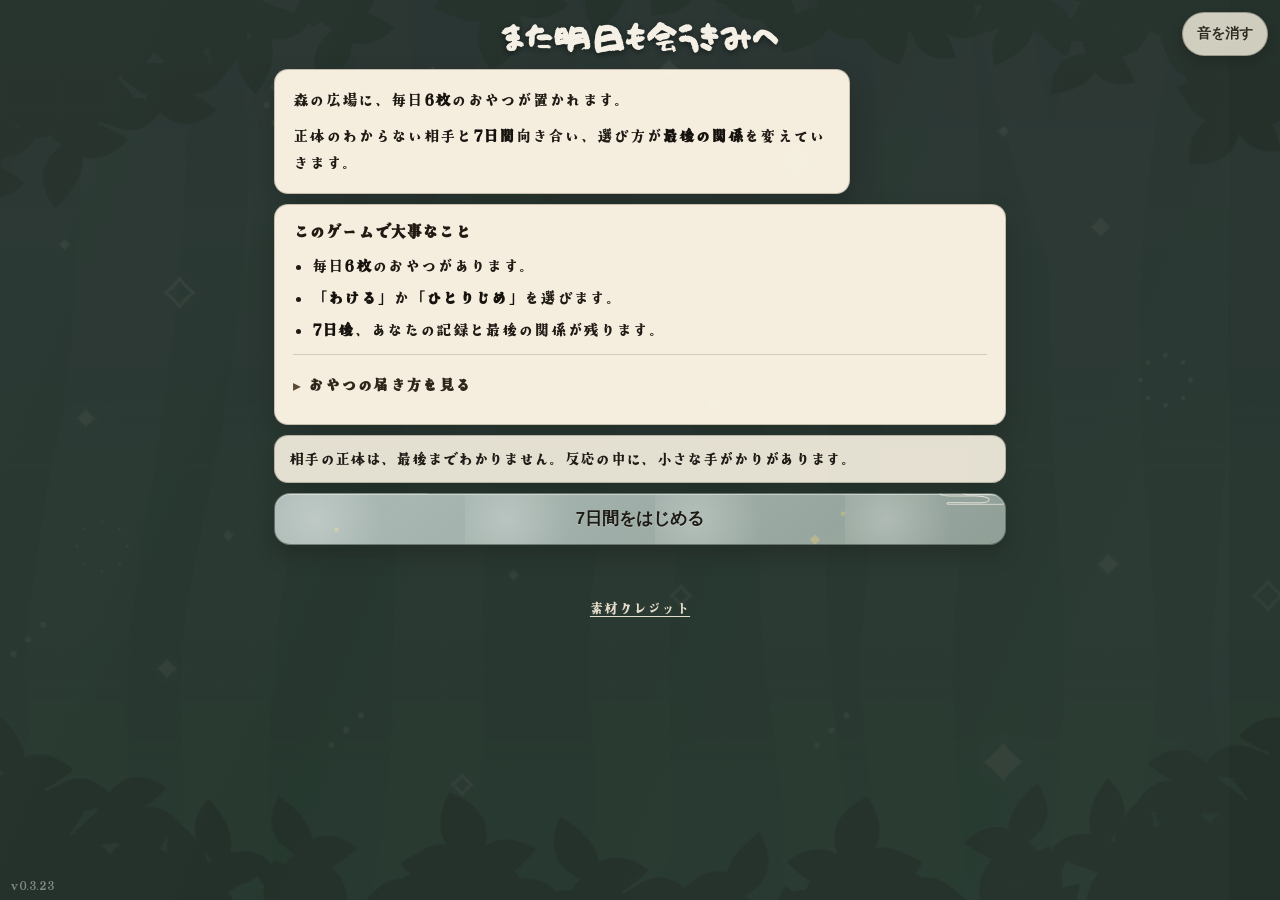
==== index.html @ b85c6daf "結果画面の理論分析強化と相手視点トグル復旧" ====
<!DOCTYPE html>
<html lang="ja">
<head>
  <meta charset="UTF-8" />
  <meta name="viewport" content="width=device-width, initial-scale=1.0" />
  <title>また明日も会うきみへ</title>
  <meta name="description" content="森の広場で、7日間だけ同じ相手と出会う小さな選択の物語。" />
  <meta property="og:title" content="また明日も会うきみへ" />
  <meta property="og:description" content="森の広場で、7日間だけ同じ相手と出会う小さな選択の物語。" />
  <meta property="og:url" content="https://ase1182.github.io/ahita-game/" />
  <meta property="og:type" content="website" />
  <meta property="og:image" content="https://ase1182.github.io/ahita-game/assets/bg-forest-dusk.webp" />
  <meta name="twitter:card" content="summary_large_image" />
  <meta name="twitter:title" content="また明日も会うきみへ" />
  <meta name="twitter:description" content="森の広場で、7日間だけ同じ相手と出会う小さな選択の物語。" />
  <meta name="twitter:image" content="https://ase1182.github.io/ahita-game/assets/bg-forest-dusk.webp" />
  <link rel="stylesheet" href="style.css?v=0.3.23" />
</head>
<body data-phase="day-1" class="has-image-assets">
  <audio id="bgm" src="assets/forest-bgm.mp3" loop preload="none"></audio>
  <audio id="se-card-flip" src="assets/カードをめくる.mp3" preload="auto"></audio>
  <audio id="se-share-snack" src="assets/お菓子を食べる1.mp3" preload="auto"></audio>
  <audio id="se-bush-rustle" src="assets/茂みガサガサ.mp3" preload="auto"></audio>
  <audio id="se-wood-drop" src="assets/マキをドサッと置く2.mp3" preload="auto"></audio>
  <main class="game" aria-live="polite">
    <h1>また明日も会うきみへ</h1>

    <section id="start-screen" class="card" aria-label="開始画面">
      <div class="start-intro-card" aria-label="導入">
        <p>森の広場に、毎日<strong>6枚</strong>のおやつが置かれます。</p>
        <p>正体のわからない相手と<strong>7日間</strong>向き合い、選び方が<strong>最後の関係</strong>を変えていきます。</p>
      </div>

      <section class="start-rules-card" aria-label="開始前の要点">
        <h2 class="start-section-title">このゲームで大事なこと</h2>
        <ul class="start-rules-list">
          <li>毎日<strong>6枚</strong>のおやつがあります。</li>
          <li><strong>「わける」</strong>か<strong>「ひとりじめ」</strong>を選びます。</li>
          <li><strong>7日後</strong>、あなたの記録と最後の関係が残ります。</li>
        </ul>
        <details class="start-details">
          <summary>おやつの届き方を見る</summary>
          <ul class="start-rules-list start-rules-list-detail">
            <li>2人とも「わける」なら、3枚ずつ。</li>
            <li>片方だけ「ひとりじめ」なら、5枚と1枚。</li>
            <li>2人とも「ひとりじめ」なら、1枚ずつ。残り4枚はこぼれます。</li>
          </ul>
        </details>
      </section>

      <p class="start-note">相手の正体は、最後までわかりません。反応の中に、小さな手がかりがあります。</p>
      <button id="start-button" class="primary-cta" type="button">7日間をはじめる</button>
    </section>

    <section id="game-screen" class="card" hidden aria-label="ゲーム画面">
      <div class="day-row">
        <p id="day-label" class="day">1日目</p>
        <p id="day-note" class="day-note">まだ、相手の正体はわかりません。</p>
      </div>
      <div class="progress" aria-hidden="true"><span id="progress-bar"></span></div>

      <div class="footprint-wrap" aria-label="7日間の足あと">
        <div class="footprint-line">
          <span class="footprint-label">あなた</span>
          <div class="footprint-row" id="player-track" aria-label="あなたの足あと"></div>
        </div>
        <div class="footprint-line">
          <span class="footprint-label">相手</span>
          <div class="footprint-row" id="opponent-track" aria-label="相手の足あと"></div>
        </div>
      </div>

      <div class="forest-stage game-stage image-backed-stage" id="forest-stage">
        <div class="stage-overlay" aria-hidden="true"></div>
        <div class="trees" aria-hidden="true"></div>
        <div class="ground" aria-hidden="true"></div>
        <div class="grass" aria-hidden="true"></div>
        <div class="character-card player" id="player-card"><span class="animal player-silhouette" aria-hidden="true"></span><small>あなた</small></div>
        <div class="stump" id="snack-zone"><span id="snack-icon">🍪</span></div>
        <div id="turn-effect-layer" class="turn-effect-layer" aria-hidden="true"></div>
        <div class="character-card mystery" id="opponent-name">
          <img id="opponent-image" class="character-image" alt="正体のわからない相手" width="110" height="110" hidden>
          <span id="opponent-fallback" class="animal mystery-fallback">？</span>
          <small>？？？</small>
        </div>
      </div>

      <div id="message" class="turn-message" role="status" aria-live="polite">
          <p id="turn-result-line" class="turn-result-line">相手は、昨日のことを覚えています。</p>
          <p id="turn-clue-line" class="turn-clue-line"></p>
        </div>

      <div class="buttons">
        <button id="share-button" type="button"><span class="label-main">わける</span><span class="label-sub">ふたりで分ける</span></button>
        <button id="take-button" type="button"><span class="label-main">ひとりじめ</span><span class="label-sub">今日多く取るが、関係に影響</span></button>
        <button id="continue-button" type="button" hidden>次の日へ</button>
      </div>
    </section>

    <section id="result-screen" class="card" hidden aria-label="結果画面">
      <section class="result-panel result-primary" aria-label="あなたの記録">
        <h2 id="result-title"></h2>
        <p id="result-text"></p>
      </section>

      <section class="result-stats" aria-label="おやつ数">
        <p id="snack-result" class="sub-result"></p>
      </section>

      <section class="result-panel result-opponent" aria-label="相手の正体">
        <h3 id="opponent-reveal"></h3>
        <div class="result-opponent-body">
          <div class="result-opponent-wrap">
            <img id="result-opponent-image" class="result-opponent-image" alt="" width="130" height="130" loading="lazy" hidden>
            <span id="result-opponent-fallback" class="result-opponent-fallback">❓</span>
          </div>
          <div class="result-opponent-texts">
            <p id="opponent-text"></p>
            <details id="opponent-profile" class="opponent-profile" hidden>
              <summary>この子のことを読む</summary>
              <div class="opponent-profile-body">
                <p id="opponent-profile-temperament"></p>
                <p id="opponent-profile-habit"></p>
                <p id="opponent-profile-memory"></p>
              </div>
            </details>
            <details id="opponent-perspective" class="opponent-profile opponent-perspective" hidden>
              <summary>この子はどう考えたか</summary>
              <div class="opponent-profile-body">
                <ol id="opponent-thought-days" class="opponent-thought-days"></ol>
              </div>
            </details>
          </div>
        </div>
      </section>

      <section class="result-panel result-ending" aria-label="関係の結末">
        <p id="relationship-ending" class="sub-result"></p>
      </section>

      <details class="result-panel story-panel" aria-label="7日間の物語">
        <summary>7日間の物語を読む</summary>
        <p id="result-story"></p>
      </details>

      <details class="result-panel result-history" aria-label="7日間の足あと">
        <summary>7日間の足あとを見る</summary>
        <div class="footprint-wrap result-footprint-wrap" aria-label="結果の足あと">
          <div class="footprint-line">
            <span class="footprint-label">あなた</span>
            <div class="footprint-row" id="result-player-track" aria-label="結果:あなたの足あと"></div>
          </div>
          <div class="footprint-line">
            <span class="footprint-label">相手</span>
            <div class="footprint-row" id="result-opponent-track" aria-label="結果:相手の足あと"></div>
          </div>
        </div>
      </details>

      <section class="result-panel result-cookies-panel" aria-label="フォレストクッキー" hidden aria-hidden="true">
        <h3>フォレストクッキー</h3>
        <p id="forest-cookie-balance">残高: 0</p>
        <button id="grant-cookies-button" type="button">フォレストクッキーを受け取る</button>
        <p id="grant-cookies-message" class="forest-cookie-message" aria-live="polite"></p>
      </section>

      <section class="result-actions-panel" aria-label="次にすること">
        <h3 class="result-actions-title">次にすること</h3>
        <div class="buttons result-buttons">
        <button id="retry-button" type="button">同じ相手にもう一度</button>
        <button id="new-opponent-button" type="button">別の相手に会う</button>
        <button id="share-result-button" class="result-share-button" type="button">Xで共有</button>
      </div>
        <p class="replay-note">また会うか、別の気配を探すか。</p>
      </section>

      <section class="result-recommend-panel result-panel" aria-label="おすすめページへの案内">
        <h3>この森の続きを探す</h3>
        <p>この世界観に近い本・音声コンテンツの紹介ページです。</p>
        <p><a class="result-recommend-link button-link" href="recommendations.html?from=result" data-open-overlay="true">おすすめを見る</a></p>
        <p class="result-recommend-note">PRを含む紹介ページへ移動します。</p>
      </section>

      <section class="result-panel result-cookie-notice" aria-label="フォレストクッキーの注意書き" hidden aria-hidden="true">
        <p>フォレストクッキーは、この森の中だけのゲーム内ポイントです。現実のお金・景品・サービスとは交換できません。</p>
        <p>広告クリックやアフィリエイト成果とは関係ありません。</p>
        <p>データはこのブラウザに保存されます。削除や別端末では引き継がれません。</p>
      </section>

      <details class="theory result-panel" aria-label="この森のしくみ">
        <summary>この森のしくみ</summary>
        <p>
          この森では、今日の選択だけでなく、昨日までのことも少しずつ残ります。
          分けたことも、ひとりじめしたことも、次に会う相手の気持ちに影を落とします。
        </p>
        <details>
          <summary>なぜこの枚数になるの？</summary>
          <p>
            この森では、毎日6枚のおやつが置かれます。
          </p>
          <p>
            ふたりとも「わける」を選べば、落ち着いて3枚ずつ分け合えます。
          </p>
          <p>
            片方だけが「ひとりじめ」を選ぶと、その子は急いで5枚を抱えます。
            けれど、残りの1枚はこぼれて、だれにも届きません。
          </p>
          <p>
            ふたりとも「ひとりじめ」を選ぶと、取り合いになってしまいます。
            それぞれ1枚ずつしか手に入らず、4枚のおやつは森にこぼれます。
          </p>
          <p>
            だから、この森では「多く取ること」と「全部を手に入れること」は同じではありません。
            昨日の選択は、次に会う相手の気持ちにも残っていきます。
          </p>
        </details>
        <details>
          <summary>ゲーム理論で見ると？</summary>
        <details>
          <summary>今回の7日間で見ると？</summary>
          <div id="run-theory-analysis"></div>
        </details>
          <p>
            このゲームは、ゲーム理論でいう「囚人のジレンマ」に近い形をしています。
          </p>
          <p>
            1日だけを見ると、4つの結果があります。
          </p>
          <p>1日だけを見ると、こうなります。</p>
          <div class="theory-table-wrap" role="region" aria-label="1日の配分表">
            <table class="theory-payoff-table">
              <thead>
                <tr>
                  <th>あなた＼相手</th>
                  <th>相手がわける</th>
                  <th>相手がひとりじめ</th>
                </tr>
              </thead>
              <tbody>
                <tr>
                  <th>わける</th>
                  <td>あなた3枚 / 相手3枚 / こぼれ0枚</td>
                  <td>あなた1枚 / 相手5枚 / こぼれ0枚</td>
                </tr>
                <tr>
                  <th>ひとりじめ</th>
                  <td>あなた5枚 / 相手1枚 / こぼれ0枚</td>
                  <td>あなた1枚 / 相手1枚 / こぼれ4枚</td>
                </tr>
              </tbody>
            </table>
          </div>
          <p>
            相手が「わける」確率を p とすると、期待値（平均するとどれくらい届きそうか）は、わけるとき 1+2p、ひとりじめするとき 1+4p になります。
            その日だけ、自分の枚数だけを見ると、ひとりじめが強く見えるのはこのためです。
          </p>
          <p>
            ただし森全体で見ると、両方わける日は合計6枚、片方だけひとりじめでも合計6枚ですが、両方ひとりじめる日は合計2枚で4枚こぼれます。
            だからリザルトには、あなた・相手・こぼれたおやつを並べて、全体の損失も見えるようにしています。
          </p>
          <p>
            そしてこの森は1回では終わらず、7日間くり返されます。
            相手によってはあなたの昨日を見て動き、相手によっては変わらず同じ調子で動くので、同じ「わける」「ひとりじめ」でも意味が少しずつ変わっていきます。
          </p>
          <p>
            このゲームが見ているのは、点数だけではありません。
            くり返しの中で生まれる信頼や距離、そして小さな誤解まで含めて、最後の結末に残るように作られています。
          </p>
        </details>
      </details>
    </section>
  </main>

  <div id="recommendations-overlay" class="recommendations-overlay" hidden aria-hidden="true">
    <div class="recommendations-overlay-backdrop" data-close-overlay="true"></div>
    <section class="recommendations-overlay-dialog" role="dialog" aria-modal="true" aria-label="おすすめ紹介ページ">
      <iframe id="recommendations-frame" title="おすすめ紹介ページ" loading="lazy"></iframe>
      <button id="close-recommendations-overlay" class="recommendations-overlay-close" type="button" aria-label="おすすめを閉じる">結果に戻る</button>
    </section>
  </div>

  <button id="sound-toggle" class="bgm-toggle" type="button">音を消す</button>
  <!-- Temporary build marker for cache/deploy debugging -->
  <small id="build-version" class="build-version" aria-hidden="true">v0.3.23</small>

  <script src="script.js?v=0.3.23"></script>
  <p class="credits-entry-link-wrap"><a class="credits-entry-link" href="credits.html">素材クレジット</a></p>
</body>
</html>
---- style.css ----
@font-face {
  font-family: "OunenMouhitsu";
  src: url("assets/fonts/Ounen-mouhitsu.otf") format("opentype");
  font-weight: 400;
  font-style: normal;
  font-display: swap;
}

@font-face {
  font-family: "YDWaosagi";
  src: url("assets/fonts/YDWaosagi.otf") format("opentype");
  font-weight: 400;
  font-style: normal;
  font-display: swap;
}

:root {
  --ink:#24211c;
  --text-strong:#1e1b16;
  --text-muted:#4f4a3f;
  --card:rgba(246,238,222,.86);
  --panel-bg-color:rgba(242,238,220,.88);
  --panel-border:rgba(76,66,50,.22);
  --panel-texture-overlay-top:rgba(255,251,236,.44);
  --panel-texture-overlay-bottom:rgba(216,206,182,.42);
  --panel-shadow:0 10px 24px rgba(20,24,20,.18),inset 0 1px 0 rgba(255,255,255,.42),inset 0 -1px 0 rgba(80,70,48,.08);
  --panel-read-bg:rgba(237,241,233,.94);
  --panel-read-border:rgba(60,70,63,.38);
  --panel-read-shadow:0 9px 18px rgba(16,18,14,.18),inset 0 1px 0 rgba(255,255,255,.36);
  --panel-read-overlay-top:rgba(255,251,236,.34);
  --panel-read-overlay-bottom:rgba(212,202,178,.36);
  --button-choice-bg:rgba(235,241,231,.95);
  --button-choice-border:rgba(64,74,67,.58);
  --button-choice-shadow:0 10px 19px rgba(20,16,12,.25),inset 0 1px 0 rgba(255,255,255,.4);
  --button-primary-bg:rgba(244,239,219,.97);
  --button-primary-border:rgba(90,78,56,.64);
  --button-primary-shadow:0 13px 24px rgba(22,18,12,.32),inset 0 1px 0 rgba(255,255,255,.46);
  --button-share-bg:rgba(234,241,231,.94);
  --button-share-border:rgba(62,77,63,.48);
  --button-take-bg:rgba(233,226,206,.94);
  --button-take-border:rgba(85,68,52,.5);
  --focus-ring:rgba(220,198,142,.82);
}
*{box-sizing:border-box}
[hidden]{display:none!important}
html{background:#28362f;min-height:100%;overscroll-behavior-y:none}
body{margin:0;min-height:100svh;min-height:100dvh;font-family:"YDWaosagi","Hiragino Sans","Yu Gothic",system-ui,sans-serif;letter-spacing:.02em;line-height:1.78;color:var(--ink);transition:background .5s ease;background:#253128;position:relative;overflow-x:hidden;scrollbar-gutter:stable both-edges}
body::before,body::after{content:"";position:fixed;inset:0;pointer-events:none;z-index:0;will-change:transform,opacity}
body::before{
  background:linear-gradient(rgba(18,22,18,.24),rgba(18,22,18,.36)),url("assets/bg-forest-dusk.webp") center/cover no-repeat,linear-gradient(180deg,#3f4a3f 0%,#283028 100%),radial-gradient(68% 54% at 18% 14%,rgba(255,236,176,.18) 0%,rgba(255,236,176,0) 72%),radial-gradient(62% 46% at 86% 18%,rgba(255,198,132,.14) 0%,rgba(255,198,132,0) 74%),linear-gradient(180deg,rgba(245,182,120,.1) 0%,rgba(245,182,120,0) 46%);
  opacity:.17;
  animation:forestBreath 32s ease-in-out infinite alternate;
}
body::after{
  background:linear-gradient(112deg,rgba(228,238,230,.16) 0%,rgba(228,238,230,.06) 38%,rgba(228,238,230,.15) 100%);
  opacity:.14;
  transform:translateX(-4%);
  animation:mistDrift 36s ease-in-out infinite alternate;
}
body > *{position:relative;z-index:1}
.game{max-width:760px;margin:0 auto;padding:20px 14px 30px;background:transparent;border:none;border-radius:0;box-shadow:none}
#start-screen,#game-screen,#result-screen,.card{background:transparent;border:none;border-radius:0;box-shadow:none}
h1{text-align:center;margin:0 0 12px;font-size:clamp(1.42rem,4.4vw,1.92rem);color:#f4f0e6;text-shadow:0 2px 6px rgba(0,0,0,.48);line-height:1.22}
.card{padding:0}
.motion-enter{
  animation:softFadeUp .28s ease-out both;
}
.motion-refresh{
  animation:softRefresh .2s ease-out;
}
.motion-message{
  animation:softMessage .3s ease-out;
}
.motion-trace::after{
  animation:softTrace .24s ease-out;
}
.motion-pop{
  animation:softPop .22s ease-out;
}
.motion-approach{
  animation:softApproach .26s ease-out;
}
.motion-advance{
  animation:softAdvance .24s ease-out both;
}
.motion-result{
  animation:softFadeUp .3s ease-out both;
}
@keyframes softFadeUp{
  from{opacity:0;transform:translateY(8px)}
  to{opacity:1;transform:translateY(0)}
}
@keyframes softRefresh{
  0%{opacity:.72;transform:translateY(4px)}
  100%{opacity:1;transform:translateY(0)}
}
@keyframes softMessage{
  0%{transform:scale(1);filter:brightness(1)}
  50%{transform:scale(1.012);filter:brightness(1.03)}
  100%{transform:scale(1);filter:brightness(1)}
}
@keyframes softTrace{
  0%{opacity:0;transform:translateX(-14%) translateY(0)}
  35%{opacity:.44}
  100%{opacity:0;transform:translateX(14%) translateY(0)}
}
@keyframes softPop{
  0%{transform:scale(1)}
  50%{transform:scale(1.018)}
  100%{transform:scale(1)}
}
@keyframes softApproach{
  0%{transform:translateX(0)}
  50%{transform:translateX(-2px)}
  100%{transform:translateX(0)}
}
@keyframes softAdvance{
  from{opacity:0;transform:translateY(6px)}
  to{opacity:1;transform:translateY(0)}
}
@keyframes forestBreath{
  0%{opacity:.14;transform:scale(1)}
  50%{opacity:.2;transform:scale(1.018)}
  100%{opacity:.16;transform:scale(1.008)}
}
@keyframes mistDrift{
  0%{transform:translateX(-4%) translateY(0)}
  50%{transform:translateX(4%) translateY(.8%)}
  100%{transform:translateX(-2%) translateY(.2%)}
}
p{line-height:1.75;margin:0}
.mini-stage{height:96px;border-radius:16px;background:rgba(246,238,222,.78);backdrop-filter:blur(6px);display:flex;align-items:end;justify-content:space-between;padding:10px 16px;margin-bottom:12px;border:1px solid rgba(80,70,55,.18)}
.mini-shadow{font-size:1.6rem;filter:grayscale(1) brightness(.45)} .mini-snack{font-size:1.8rem}
.day-row{display:flex;justify-content:space-between;gap:8px;align-items:center;padding:9px 11px;border-radius:12px;background:rgba(250,246,232,.78);border:1px solid rgba(80,70,55,.18);backdrop-filter:blur(6px)}.day{font-weight:700;color:var(--text-strong);flex:0 0 auto}.day-note{font-size:.95rem;font-weight:550;color:var(--text-muted);opacity:1;max-width:72%;text-align:right;white-space:nowrap;overflow:hidden;text-overflow:ellipsis;min-width:0;flex:1 1 auto}
.progress{height:8px;background:rgba(45,40,34,.24);border-radius:999px;overflow:hidden;margin:8px 0 10px}#progress-bar{display:block;height:100%;width:14%;background:linear-gradient(90deg,#809579,#5d7058)}
.footprint-wrap{margin:0 0 10px;padding:8px;border-radius:12px;background:rgba(250,246,232,.78);border:1px solid rgba(80,70,55,.18);backdrop-filter:blur(6px);display:flex;flex-direction:column;gap:4px}
.footprint-line{display:flex;align-items:center;gap:8px}
.footprint-label{font-size:.78rem;color:rgba(56,47,33,.9);font-weight:700;min-width:2.4em}
.footprint-row{display:flex;gap:6px;min-height:22px;align-items:center;flex-wrap:wrap}
.step{width:14px;height:14px;border-radius:50%;border:1px solid rgba(0,0,0,.2);display:inline-block}
.step.share{background:#ccd9c6}.step.take{background:#6d7869}.step.unknown{background:#e0d8ca}
.forest-stage{position:relative;height:220px;border-radius:12px;overflow:hidden;background:linear-gradient(180deg,rgba(18,16,12,.08),rgba(18,16,12,.18));margin-bottom:10px;border:1px solid rgba(80,70,55,.12)}
.stage-overlay{position:absolute;inset:0;background:linear-gradient(180deg,rgba(255,250,240,.02),rgba(18,16,12,.1));pointer-events:none}
.trees,.ground,.grass{display:none}
.character-card{position:absolute;bottom:48px;width:30%;min-width:96px;max-width:150px;padding:8px;border-radius:14px;background:rgba(245,236,220,.72);text-align:center;border:1px solid rgba(0,0,0,.12);z-index:2;box-shadow:0 6px 14px rgba(0,0,0,.16);backdrop-filter:blur(4px)}
.character-card .animal{font-size:1.7rem;display:block}.character-card small{font-size:.78rem}
.player-silhouette{width:44px;height:44px;margin:2px auto 4px;position:relative;display:block}
.player-silhouette::before,.player-silhouette::after{content:"";position:absolute;left:50%;transform:translateX(-50%);background:linear-gradient(180deg,#6b6458,#3f392f)}
.player-silhouette::before{top:2px;width:14px;height:14px;border-radius:50%}
.player-silhouette::after{bottom:0;width:26px;height:26px;border-radius:48% 48% 38% 38%}
.character-image{display:block;width:90px;height:90px;object-fit:contain;border-radius:10px;box-shadow:0 4px 10px rgba(0,0,0,.18);background:transparent;margin:0 auto 2px}
.player{left:12px}.mystery{right:12px;background:rgba(40,40,36,.38);color:#f4efe5}.mystery .character-image{filter:brightness(.75) contrast(.85) saturate(.8);opacity:.72}.mystery .animal{filter:brightness(.62) grayscale(1)}
.mystery-fallback{color:rgba(236,231,214,.8);font-size:1.85rem;opacity:.86;filter:none}
.stump{position:absolute;left:50%;transform:translateX(-50%);bottom:60px;width:94px;height:62px;border-radius:44% 44% 40% 40%;background:linear-gradient(180deg,#9c7956,#6f5038);display:grid;place-items:center;border:2px solid rgba(64,45,30,.46);z-index:2;box-shadow:0 8px 10px rgba(0,0,0,.22)}
.stump::before{content:"";position:absolute;top:6px;left:50%;transform:translateX(-50%);width:72px;height:16px;border-radius:50%;background:radial-gradient(circle at 50% 45%,rgba(217,188,152,.65) 0%,rgba(138,102,73,.46) 90%)}
#snack-icon{font-size:1.9rem;display:block;transform-origin:center;filter:drop-shadow(0 2px 2px rgba(0,0,0,.2))}
#message{position:relative;min-height:86px;padding:12px 14px;font-size:1rem;background:rgba(250,246,232,.88);border:1px solid rgba(80,70,55,.18);backdrop-filter:blur(6px);border-radius:12px;margin-bottom:10px;color:var(--text-strong)}
#message.turn-message{line-height:1.75;max-width:100%;margin-bottom:12px}
#message.turn-message p{margin:0}
.turn-result-line{font-weight:700;letter-spacing:.01em}
.turn-clue-line{margin-top:.35rem;opacity:.9;font-size:.95em;color:var(--text-muted)}
#message::after{content:"";position:absolute;left:8%;top:8px;width:34%;height:8px;border-radius:999px;pointer-events:none;opacity:0;background:linear-gradient(90deg,rgba(255,255,255,0),rgba(255,252,238,.68),rgba(255,255,255,0));transform:translateX(0)}
.buttons{display:flex;flex-direction:column;gap:10px;position:sticky;bottom:8px;min-height:176px;justify-content:flex-start}
.build-version{
  position:fixed;
  left:max(10px, env(safe-area-inset-left));
  bottom:max(8px, env(safe-area-inset-bottom));
  z-index:900;
  font-size:.72rem;
  line-height:1;
  letter-spacing:.02em;
  opacity:.55;
  color:rgba(255,255,255,.82);
  pointer-events:none;
  user-select:none;
}
.bgm-toggle{
  position:fixed;
  right:max(12px, env(safe-area-inset-right));
  top:max(12px, env(safe-area-inset-top));
  left:auto;
  bottom:auto;
  z-index:1200;
  min-height:44px;
  min-width:44px;
  padding:10px 14px;
  border-radius:999px;
  font-size:.85rem;
  font-weight:700;
  touch-action:manipulation;
  pointer-events:auto;
  background:rgba(245,241,224,.82);
  border:1px solid rgba(60,50,40,.35);
  color:#2f2a22;
  box-shadow:0 5px 12px rgba(20,16,12,.2);
  backdrop-filter:blur(4px);
  cursor:pointer;
}
.bgm-toggle[aria-pressed="true"]{background:rgba(223,236,217,.82)}
.bgm-toggle:hover{background:rgba(245,241,224,.94)}
button{border:1px solid rgba(69,59,46,.32);border-radius:18px;min-height:52px;padding:11px 16px;font-size:1rem;font-weight:700;background:rgba(250,246,232,.84);color:var(--text-strong);box-shadow:0 7px 14px rgba(20,16,12,.22);backdrop-filter:blur(6px);display:flex;flex-direction:column;align-items:center;gap:2px;text-shadow:0 1px 0 rgba(255,255,240,.24)}
button .label-main{line-height:1.2}
button .label-sub{font-size:.86rem;font-weight:550;opacity:1;line-height:1.35;color:var(--text-muted)}
button:disabled{opacity:.52;filter:grayscale(.3);box-shadow:none}
button:disabled{cursor:not-allowed}
.forest-black-market-hint{
  margin-top:10px;
  padding:10px 12px;
  border-radius:12px;
  background:rgba(250,246,232,.7);
  border:1px solid rgba(80,70,55,.18);
}
.forest-black-market-hint p{
  margin:0 0 8px;
  font-size:.95rem;
  color:var(--text-muted);
}
button:focus-visible{outline:3px solid var(--focus-ring);outline-offset:2px;box-shadow:0 0 0 3px rgba(244,241,223,.76),0 11px 20px rgba(22,18,12,.28)}
.turn-cc .stump{filter:brightness(1.08)} .turn-tt .forest-stage{filter:brightness(.88)} .turn-ts .mystery{filter:brightness(.8)} .turn-st .player{filter:saturate(.7) brightness(.94)}
.turn-ss #snack-icon{transform:translateX(0) scale(.9)} .turn-ts #snack-icon{transform:translateX(-16px)} .turn-st #snack-icon{transform:translateX(16px)} .turn-tt #snack-icon{transform:scale(.84) rotate(8deg)}
.turn-ss .mystery{right:20px}.turn-tt .player,.turn-tt .mystery{transform:translateY(2px)}
#result-screen .ending-scene{height:94px;border-radius:14px;background:rgba(218,214,201,.75);display:flex;align-items:center;justify-content:space-around;font-size:2rem;margin-bottom:8px}
#result-screen .ending-scene.close{background:rgba(224,222,204,.8)} #result-screen .ending-scene.far{background:rgba(195,193,184,.75)} #result-screen .ending-scene.tense{background:rgba(160,166,157,.75)} #result-screen .ending-scene.repair{background:rgba(207,209,196,.85)}
#result-screen .result-opponent-wrap{display:flex;justify-content:center;align-items:center;margin:8px 0}
#result-screen .result-opponent-image{width:130px;height:130px;object-fit:cover;border-radius:14px;box-shadow:0 6px 14px rgba(0,0,0,.2);filter:brightness(1.05)}
#result-screen .result-opponent-fallback{font-size:2.5rem}
#result-screen .sub-result{margin-top:10px;font-size:.95rem}#result-screen .theory{margin-top:14px;padding:12px;border-radius:12px;background:rgba(243,235,221,.55)}
#result-screen .result-buttons{margin-top:14px}

#start-screen{display:flex;flex-direction:column;gap:12px}
#start-screen .start-intro-card,
#start-screen .start-rules-card,
#start-screen .start-note{background:rgba(248,241,226,.99);border:1px solid rgba(72,58,42,.28);border-radius:14px;color:#1f1a14;box-shadow:0 12px 26px rgba(0,0,0,.18)}
#start-screen .start-intro-card,
#start-screen .start-rules-card{padding:16px 18px;line-height:1.72;font-size:.98rem;text-shadow:none}
#start-screen .start-intro-card{max-width:36rem}
#start-screen .start-intro-card p + p{margin-top:8px}
#start-screen .start-rules-card{padding-top:12px}
#start-screen .start-section-title{margin:0 0 8px;font-size:1.02rem;font-weight:800;letter-spacing:.01em;color:#211a12}
#start-screen .start-rules-list{margin:0;padding-left:1.2em;display:flex;flex-direction:column;gap:5px;line-height:1.72}
#start-screen .start-details{margin-top:10px;border-top:1px solid rgba(72,58,42,.2);padding-top:9px}
#start-screen .start-details summary{cursor:pointer;list-style:none;min-height:44px;display:flex;align-items:center;gap:7px;font-weight:700;color:#2f261b;touch-action:manipulation}
#start-screen .start-details summary::-webkit-details-marker{display:none}
#start-screen .start-details summary::before{content:"▸";color:#5a4a37;transition:transform .2s ease}
#start-screen .start-details[open] summary::before{transform:rotate(90deg)}
#start-screen .start-rules-list-detail{margin-top:3px;line-height:1.66}
#start-screen .start-note{padding:12px 16px;font-size:.96rem;line-height:1.7}
#start-screen strong{font-weight:800;color:#16120d}
#share-button:hover,#share-button:focus-visible{transform:translateY(-1px);box-shadow:0 9px 16px rgba(38,56,35,.2)}
#take-button:hover,#take-button:focus-visible{transform:translateY(-1px);box-shadow:0 11px 18px rgba(35,27,21,.26)}
button:active{transform:translateY(1px);box-shadow:0 4px 9px rgba(20,16,12,.2)}
button:disabled:active{transform:none}
body[data-phase="day-6"] .progress{box-shadow:0 0 0 1px rgba(90,78,58,.18),0 2px 10px rgba(37,31,25,.16)}
body[data-phase="day-6"] #progress-bar{background:linear-gradient(90deg,#768d70,#53684f)}
body[data-phase="day-7"] .progress{box-shadow:0 0 0 1px rgba(102,86,63,.22),0 3px 12px rgba(46,37,30,.2)}
body[data-phase="day-7"] #progress-bar{background:linear-gradient(90deg,#6d8467,#4a5e46)}
body[data-phase="day-7"] #progress-bar::after{content:"";display:block;height:100%;width:100%;box-shadow:0 0 10px rgba(199,186,145,.25) inset}
body[data-phase="day-7"] .day-row{box-shadow:0 4px 14px rgba(38,31,22,.15)}

h1,
#result-screen h2,
#result-screen h3,
#result-title,
#opponent-reveal,
.theory h3{
  font-family:"OunenMouhitsu","Hiragino Mincho ProN","Yu Mincho",serif;
  letter-spacing:.04em;
}

#result-screen{display:flex;flex-direction:column;gap:10px}

@media (max-width: 520px){
  #start-screen{gap:10px}
  #start-screen .start-intro-card,
  #start-screen .start-rules-card,
  #start-screen .start-note{padding:12px 14px}
  #start-screen .start-intro-card,
  #start-screen .start-rules-card,
  #start-screen .start-note{font-size:.94rem;line-height:1.62}
  #start-screen .start-rules-list{gap:3px;line-height:1.58;padding-left:1.1em}
  #start-screen .start-details{margin-top:8px;padding-top:8px}
  #start-screen .start-section-title{font-size:.99rem;margin-bottom:7px}
}
#result-screen h2,#result-screen h3{margin:0;color:#201a13;letter-spacing:.01em}
#result-screen h2{font-size:clamp(1.2rem,3.6vw,1.5rem);font-weight:800;margin-bottom:8px}
#result-screen h3{font-size:1.03rem;font-weight:700;margin-bottom:8px}
#result-screen p{color:var(--ink)}
#result-screen .result-panel{background:rgba(246,238,222,.84);backdrop-filter:blur(6px);padding:12px 13px;border-radius:14px;border:1px solid rgba(80,70,55,.2);box-shadow:0 8px 18px rgba(0,0,0,.14)}
#result-screen .result-footprint-wrap{margin:0;background:rgba(250,246,232,.72)}
#result-screen .result-footprint-wrap .footprint-row{min-height:24px}
#result-screen .ending-scene{height:72px;opacity:.78;border:1px solid rgba(80,70,55,.15)}
#result-screen .result-buttons{padding:10px;border-radius:12px;background:rgba(243,235,221,.42);border:1px solid rgba(80,70,55,.14)}
#result-screen .result-primary #result-text{line-height:1.92;font-size:1.03rem;font-weight:550}
#result-screen .story-panel #result-story{line-height:1.9;font-size:1rem;color:#2f281f}
#result-screen details.result-panel{padding:0;overflow:hidden}
#result-screen details.result-panel > summary{
  cursor:pointer;
  list-style:none;
  padding:12px 13px;
  font-weight:700;
  touch-action:manipulation;
  position:relative;
  z-index:2;
  color:#2f261b;
  min-height:44px;
  display:flex;
  align-items:center;
  gap:8px;
  transition:background-color .18s ease,box-shadow .18s ease,transform .18s ease,color .18s ease;
}
#result-screen details.result-panel > summary{-webkit-tap-highlight-color:transparent;tap-highlight-color:transparent}
@media (hover:hover) and (pointer:fine){#result-screen details.result-panel > summary:hover{background:rgba(255,250,240,.35)}}
#result-screen details.result-panel > summary:active{transform:translateY(1px)}
#result-screen details.result-panel[open] > summary{
  background:rgba(251,245,232,.4);
  box-shadow:inset 0 -1px 0 rgba(89,74,56,.12);
}
#result-screen details.result-panel > summary::-webkit-details-marker{display:none}
#result-screen details.result-panel > summary::before{
  content:"▸";
  color:#5a4a37;
  transition:transform .2s ease;
}
#result-screen details.result-panel[open] > summary::before{transform:rotate(90deg)}
#result-screen details.result-panel > :not(summary){padding:0 13px 12px}
#result-screen details.result-panel[open] > :not(summary){animation:resultDetailReveal .22s ease both}
#result-screen .result-opponent-body{display:flex;align-items:center;gap:12px}
#result-screen .result-opponent-wrap{display:flex;justify-content:center;align-items:center;margin:0;flex:0 0 auto}
#result-screen #opponent-text{line-height:1.82;font-size:.99rem;flex:1;color:var(--text-main,var(--ink))}
#result-screen .result-opponent-texts{display:flex;flex-direction:column;gap:8px;flex:1;min-width:0}
#result-screen .opponent-profile{margin-top:2px;border-radius:10px;background:rgba(255,251,242,.7);border:1px solid rgba(85,72,55,.18)}
#result-screen .opponent-profile summary{padding:8px 10px;font-size:.95rem}
#result-screen .opponent-profile .opponent-profile-body{padding:0 10px 8px}
#result-screen .opponent-profile p{margin:0;font-size:.93rem;line-height:1.72;color:#332b21}
#result-screen .opponent-profile p + p{margin-top:4px}
#result-screen .result-ending{background:rgba(242,234,219,.8)}
#result-screen .result-ending #relationship-ending{font-size:1rem;line-height:1.85;color:#2d261d}
#result-screen .result-stats{display:flex;gap:8px;flex-wrap:wrap}
#result-screen .result-stats-note{margin-top:2px;font-size:.96rem;line-height:1.7;color:#3a3126}
#result-screen .result-chip{display:inline-flex;align-items:center;padding:7px 10px;border-radius:999px;background:rgba(243,236,222,.88);border:1px solid rgba(85,72,55,.22);font-size:.86rem;font-weight:700;color:#2d261b;box-shadow:0 5px 12px rgba(0,0,0,.1)}
#result-screen .result-actions-divider{height:1px;background:linear-gradient(90deg,rgba(243,236,220,0),rgba(243,236,220,.8),rgba(243,236,220,0));margin-top:2px}
#result-screen .result-buttons{margin-top:0;position:static;gap:9px}
#result-screen .result-buttons button{min-height:52px;justify-content:center}
#result-screen .replay-note{
  margin:2px 2px 0;
  font-size:.92rem;
  line-height:1.7;
  color:#2f281f;
  text-align:center;
  opacity:.9;
}
#result-screen #retry-button{background:rgba(250,246,232,.9);border-color:rgba(75,95,70,.4);box-shadow:0 8px 16px rgba(24,34,22,.2)}
#result-screen #new-opponent-button{background:rgba(248,244,229,.86);border-color:rgba(76,88,98,.35);box-shadow:0 8px 16px rgba(26,30,36,.16)}
#result-screen #share-result-button{background:rgba(250,246,232,.74);font-weight:600}
#result-screen .theory{margin-top:2px;padding:10px 12px;border-radius:12px;background:rgba(243,235,221,.48);border:1px solid rgba(80,70,55,.15)}
#result-screen .theory h3{margin-bottom:6px}
#result-screen .theory > p{margin-top:0;color:#342d22;line-height:1.82;font-size:1rem}
#result-screen .theory details{margin-top:8px;padding-top:8px;border-top:1px dashed rgba(90,77,59,.28)}
#result-screen .theory details summary{cursor:pointer;font-weight:700;color:#2f261b;text-shadow:0 1px 0 rgba(255,252,242,.28);transition:color .18s ease,transform .18s ease}
#result-screen .theory details summary:hover{color:#241d14}
#result-screen .theory details summary:active{transform:translateY(1px)}
#result-screen .theory details[open] > :not(summary){animation:resultDetailReveal .22s ease both}
#result-screen details.result-panel[open] > :not(summary),
#result-screen .opponent-profile[open] > :not(summary){animation:resultDetailReveal .22s ease both}
#result-screen .opponent-profile > summary{cursor:pointer;font-weight:700;color:#2f261b;text-shadow:0 1px 0 rgba(255,252,242,.28);transition:color .18s ease,transform .18s ease;-webkit-tap-highlight-color:transparent;tap-highlight-color:transparent}
@media (hover:hover) and (pointer:fine){#result-screen .opponent-profile > summary:hover{color:#241d14}}
#result-screen .opponent-profile > summary:active{transform:translateY(1px)}

#result-screen .theory details p{margin-top:8px;color:#342d22;line-height:1.8;font-size:1rem}
#result-screen .theory .theory-table-wrap{margin-top:8px;overflow-x:auto;-webkit-overflow-scrolling:touch;border:1px solid rgba(85,72,55,.18);border-radius:10px;background:rgba(255,250,240,.62)}
#result-screen .theory .theory-payoff-table{width:100%;min-width:520px;border-collapse:collapse;font-size:.92rem;line-height:1.55}
#result-screen .theory .theory-payoff-table th,
#result-screen .theory .theory-payoff-table td{padding:8px 9px;border:1px solid rgba(90,77,59,.18);vertical-align:top;color:#31291f}
#result-screen .theory .theory-payoff-table thead th{background:rgba(236,225,203,.72);font-weight:700}
#result-screen .theory .theory-payoff-table tbody th{background:rgba(246,238,222,.62);font-weight:700;white-space:nowrap}
#result-screen .opponent-thought-days{margin:0;padding:0;list-style:none;display:flex;flex-direction:column;gap:6px}
#result-screen .opponent-thought-days li{display:flex;align-items:flex-start;gap:8px;padding:4px 0;border-bottom:1px dashed rgba(85,72,55,.16)}
#result-screen .opponent-thought-days li:last-child{border-bottom:none;padding-bottom:0}
#result-screen .opponent-thought-day{flex:0 0 auto;min-width:3.2em;font-size:.82rem;font-weight:700;letter-spacing:.02em;color:#4a3b2c}
#result-screen .opponent-thought-text{flex:1 1 auto;font-size:.92rem;line-height:1.7;color:#332b21}

#result-screen .run-theory-table th:first-child{white-space:nowrap}
#result-screen .run-theory-summary{display:grid;grid-template-columns:repeat(auto-fit,minmax(170px,1fr));gap:6px;margin-top:10px}
#result-screen .run-theory-summary p{margin:0;padding:6px 8px;border-radius:8px;background:rgba(255,248,236,.7);font-size:.9rem;line-height:1.5}
#result-screen .run-theory-intro{margin-top:8px;margin-bottom:10px;font-size:.94rem;line-height:1.68;color:#352d22}
#result-screen .run-pattern-grid{display:grid;grid-template-columns:repeat(auto-fit,minmax(130px,1fr));gap:7px;margin-top:10px}
#result-screen .run-pattern-card{margin:0;padding:8px 9px;border-radius:9px;border:1px solid rgba(90,77,59,.18);background:rgba(253,247,236,.76);display:flex;flex-direction:column;gap:4px}
#result-screen .run-pattern-card span{font-size:.83rem;color:#4a3d2e}
#result-screen .run-pattern-card strong{font-size:1rem;color:#2a2218}
#result-screen .run-flow{margin-top:10px}
#result-screen .run-flow-bar{display:flex;width:100%;min-height:34px;border-radius:10px;overflow:hidden;background:rgba(225,215,194,.6);border:1px solid rgba(90,77,59,.2)}
#result-screen .run-flow-segment{display:flex;align-items:center;justify-content:center;padding:0 6px;font-size:.78rem;font-weight:700;color:#1f1a14;white-space:nowrap}
#result-screen .run-flow-segment.player{background:rgba(129,170,116,.85)}
#result-screen .run-flow-segment.opponent{background:rgba(143,124,196,.72)}
#result-screen .run-flow-segment.lost{background:rgba(168,145,121,.45)}
#result-screen .run-flow-legend{display:flex;gap:8px;flex-wrap:wrap;margin-top:6px;font-size:.82rem;color:#3b3025}
#result-screen .run-flow-legend-item{padding:3px 7px;border-radius:999px;background:rgba(255,248,237,.75);border:1px solid rgba(90,77,59,.18)}
#result-screen .run-theory-footnote{margin-top:6px;margin-bottom:0;font-size:.86rem;line-height:1.62;color:#4a3d2f}
#result-screen .run-theory-comment{margin-top:10px;line-height:1.7}
@keyframes resultDetailReveal{
  from{opacity:0;transform:translateY(4px)}
  to{opacity:1;transform:translateY(0)}
}
@media (max-width:640px){.day-note{font-size:.9rem;max-width:68%}#message{min-height:52px;font-size:1rem}.buttons{bottom:0;padding-bottom:calc(8px + env(safe-area-inset-bottom));z-index:3}.buttons button{position:relative;z-index:4}button{padding:10px 14px}#start-screen{gap:8px}#start-screen .start-intro-card,#start-screen .start-rules-card{padding:12px 13px;line-height:1.7;font-size:.98rem}#start-screen .start-rules-list{gap:3px;padding-left:1.1em;line-height:1.56}#start-screen .start-section-title{font-size:.98rem;margin-bottom:6px}#start-screen .start-details{margin-top:7px;padding-top:7px}#start-screen .start-details summary{min-height:42px}#start-screen .cookie-count{font-size:1rem;gap:6px}#start-screen .start-note{padding:8px 11px;line-height:1.58}#result-screen .result-opponent-body{flex-direction:column;align-items:flex-start;gap:8px}#result-screen .result-opponent-wrap{align-self:center}#result-screen .result-opponent-image{width:110px;height:110px}#result-screen .result-panel{padding:11px 11px}#result-screen .result-primary #result-text{font-size:.98rem} #result-screen .opponent-thought-days li{gap:6px}#result-screen .opponent-thought-day{min-width:3em;font-size:.8rem}#result-screen .opponent-thought-text{font-size:.9rem;line-height:1.62}#result-screen .result-buttons{bottom:0}}
@media (max-width:420px){
  h1{margin:0 0 8px}
  .game{padding:12px 10px 18px}
  .day-row{padding:7px}
  .day-note{max-width:64%;font-size:.87rem}
  .footprint-wrap{padding:6px;margin:0 0 8px}
  .footprint-line{gap:6px}
  .footprint-row{gap:5px}
  .forest-stage{height:184px;margin-bottom:6px}
  .character-card{bottom:36px;min-width:84px;padding:6px}
  .stump{bottom:46px}
  #message{padding:8px 10px;margin-bottom:8px;line-height:1.65;min-height:48px}
  .turn-clue-line{font-size:.92em}
  .buttons{position:static;bottom:auto;gap:7px;padding-bottom:0}
  button{min-height:50px;padding:10px 12px}
  #result-screen{gap:8px}
  #result-screen .result-panel{padding:10px}
  #result-screen .result-footprint-wrap{padding:7px}
  #result-screen .result-buttons{padding:8px}
  #result-screen .result-buttons button{min-height:50px}
  #result-screen .ending-scene{height:66px;margin-bottom:2px}
  #result-screen .theory{padding:9px 10px}
  #result-screen .theory > p{line-height:1.7}
  #result-screen .theory details summary{padding:8px 0}
  #result-screen .theory .theory-payoff-table{font-size:.84rem;min-width:480px}
  #result-screen .run-flow-segment{font-size:.72rem;padding:0 4px}
  #result-screen .run-pattern-grid{grid-template-columns:1fr}
  .bgm-toggle{right:max(10px, env(safe-area-inset-right));top:max(10px, env(safe-area-inset-top));min-height:44px;min-width:44px;padding:9px 12px;font-size:.9rem}
}

@media (max-width:900px){body{background-attachment:scroll}}
@media (prefers-reduced-motion:no-preference){#progress-bar{transition:width .35s ease,background .35s ease}#snack-icon{transition:transform .35s ease,filter .35s ease}.player,.mystery{transition:transform .35s ease,filter .35s ease,right .35s ease}.forest-stage{transition:filter .35s ease,box-shadow .35s ease}.forest-stage.pulse{animation:flash .55s ease}.character-card.nod{animation:nod .55s ease}@keyframes flash{0%{filter:brightness(1)}50%{filter:brightness(1.08)}100%{filter:brightness(1)}}@keyframes nod{0%,100%{transform:translateY(0)}50%{transform:translateY(2px)}}}

/* Remove large inner game panel shell: keep only small readable UI panels */
#game-screen,
#game-screen.card {
  background: transparent !important;
  border: none !important;
  box-shadow: none !important;
  border-radius: 0 !important;
}


#game-screen [hidden]{display:none!important}
#result-screen[hidden]{display:none!important}

#game-screen .day-row,
#game-screen .footprint-wrap,
#game-screen #message{
  background-color:var(--panel-read-bg);
  background-image:radial-gradient(circle at 18% 22%,rgba(255,255,255,.14),transparent 34%),linear-gradient(135deg,var(--panel-read-overlay-top),var(--panel-read-overlay-bottom)),url("assets/panel-texture.webp");
  background-size:160px 120px,cover,cover;
  background-position:left top,center,center;
  border:1px solid var(--panel-read-border);
  box-shadow:var(--panel-read-shadow);
}

#game-screen .footprint-wrap{opacity:.97}
#game-screen .day-row{opacity:.97}
#game-screen #message{
  background-color:rgba(239,244,233,.92);
  background-image:linear-gradient(180deg,rgba(248,247,239,.9),rgba(233,240,234,.86)),radial-gradient(circle at 18% 22%,rgba(255,255,255,.1),transparent 36%),url("assets/panel-texture.webp");
  background-size:220px 160px,160px 120px,cover;
  color:var(--text-strong);
  line-height:1.78;
  text-shadow:none;
}

#start-screen #start-button,
#game-screen button:not(.bgm-toggle){
  background-color:var(--button-choice-bg);
  background-image:radial-gradient(circle at 22% 20%,rgba(255,255,255,.24),transparent 36%),linear-gradient(140deg,rgba(255,249,235,.56),rgba(221,211,186,.5)),url("assets/panel-texture.webp");
  background-size:190px 130px,cover,cover;
  background-position:left top,center,center;
  border:1px solid var(--button-choice-border);
  box-shadow:var(--button-choice-shadow);
}

#game-screen #share-button{
  background-color:var(--button-share-bg);
  border-color:var(--button-share-border);
  box-shadow:0 10px 20px rgba(24,34,26,.24),inset 0 1px 0 rgba(255,255,255,.45);
}

#game-screen #take-button{
  background-color:var(--button-take-bg);
  border-color:var(--button-take-border);
  box-shadow:0 11px 20px rgba(28,20,14,.34),inset 0 1px 0 rgba(255,255,255,.26);
}

#game-screen #continue-button{
  background-color:var(--button-primary-bg);
  border-color:var(--button-primary-border);
  box-shadow:var(--button-primary-shadow);
  font-weight:800;
  letter-spacing:.015em;
  padding-top:12px;
  padding-bottom:12px;
}

#start-screen #start-button:hover,
#start-screen #start-button:focus-visible,
#game-screen button:not(.bgm-toggle):hover,
#game-screen button:not(.bgm-toggle):focus-visible{
  background-image:radial-gradient(circle at 22% 20%,rgba(255,255,255,.3),transparent 36%),linear-gradient(140deg,rgba(255,252,240,.62),rgba(226,214,189,.56)),url("assets/panel-texture.webp");
  transform:translateY(-1px);
}

#start-screen #start-button:active,
#game-screen button:not(.bgm-toggle):active{
  background-image:radial-gradient(circle at 22% 20%,rgba(255,255,255,.16),transparent 36%),linear-gradient(140deg,rgba(244,236,214,.58),rgba(206,195,171,.54)),url("assets/panel-texture.webp");
}

#game-screen #continue-button:hover,
#game-screen #continue-button:focus-visible{
  box-shadow:0 14px 26px rgba(26,20,14,.34),inset 0 1px 0 rgba(255,255,255,.48);
}

@media (prefers-reduced-motion: reduce){
  *,
  *::before,
  *::after{
    animation-duration:0.001ms !important;
    animation-iteration-count:1 !important;
    transition-duration:0.001ms !important;
    scroll-behavior:auto !important;
  }
}

#result-screen .result-recommend-panel{
  margin-top:2px;
  background:rgba(241,234,219,.56);
}
#result-screen .result-recommend-panel h3{margin-bottom:6px}
#result-screen .result-recommend-panel p{margin-top:0;line-height:1.82}
#result-screen .result-recommend-link{
  display:inline-flex;
  align-items:center;
  justify-content:center;
  margin-top:6px;
  min-height:44px;
  padding:10px 14px;
  border-radius:999px;
  border:1px solid rgba(83,69,50,.28);
  background:rgba(255,250,238,.75);
  color:#2f271c;
  font-weight:700;
  touch-action:manipulation;
  position:relative;
  z-index:2;
  text-decoration:none;
}
#result-screen .result-recommend-link:hover,
#result-screen .result-recommend-link:focus-visible{opacity:.78}
#result-screen .result-recommend-note{
  margin-top:6px;
  font-size:.84rem;
  line-height:1.55;
  color:#44392c;
  opacity:.86;
}

#recommendations-page{
  color:var(--ink);
  -webkit-font-smoothing:antialiased;
  text-rendering:optimizeLegibility;
}
#recommendations-page .recommendations-shell{
  max-width:820px;
  margin:0 auto;
  padding:24px 20px 34px;
}
#recommendations-page h1{
  margin:4px 0 18px;
  font-size:clamp(1.6rem,4.8vw,2.2rem);
  line-height:1.25;
  letter-spacing:.03em;
  text-shadow:0 2px 8px rgba(0,0,0,.52);
}
#recommendations-page .recommendations-pr-note{
  display:inline-block;
  margin:0 0 16px;
  padding:7px 12px;
  border-radius:999px;
  font-size:.8rem;
  font-weight:700;
  touch-action:manipulation;
  position:relative;
  z-index:2;
  color:#2d261b;
  background:rgba(247,241,224,.96);
  border:1px solid rgba(78,66,50,.36);
  box-shadow:0 4px 12px rgba(8,10,8,.2);
  backdrop-filter:blur(1px);
}
#recommendations-page .recommendations-panel{
  background:#f8f3e8;
  border:1px solid rgba(63,52,36,.38);
  box-shadow:0 12px 30px rgba(11,12,10,.26);
  border-radius:16px;
  padding:18px 20px;
  margin-bottom:20px;
}
#recommendations-page .recommendations-panel p{
  color:#1f1a14;
  font-size:1.05rem;
  line-height:1.88;
  letter-spacing:.015em;
  text-shadow:none;
}
#recommendations-page .recommendations-card h2{
  margin:4px 0 12px;
  color:#1f1912;
  font-size:clamp(1.2rem,3.5vw,1.45rem);
  line-height:1.4;
}
#recommendations-page .recommendations-badge{
  display:inline-block;
  margin:0 0 10px;
  padding:4px 10px;
  border-radius:999px;
  font-size:.74rem;
  font-weight:800;
  letter-spacing:.03em;
  color:#fff;
  background:#6f5336;
  border:1px solid rgba(56,41,25,.68);
  box-shadow:0 2px 8px rgba(26,18,12,.22);
}
#recommendations-page .ad-slot-placeholder{
  margin-top:14px;
  padding:12px 14px;
  border-radius:10px;
  border:2px dashed rgba(106,87,64,.58);
  background:#fffaf0;
  color:#403426;
  font-size:.92rem;
  font-weight:600;
  line-height:1.7;
}
#recommendations-page .recommendations-back-wrap{margin:20px 0 0}
#recommendations-page .recommendations-back-link{
  display:inline-block;
  color:#f9f4e8;
  text-decoration:none;
  font-weight:700;
  touch-action:manipulation;
  position:relative;
  z-index:2;
  padding:10px 14px;
  border-radius:999px;
  border:1px solid rgba(245,236,217,.7);
  background:rgba(34,43,40,.45);
  box-shadow:0 5px 14px rgba(8,10,10,.28);
}
#recommendations-page .recommendations-back-link:hover,
#recommendations-page .recommendations-back-link:focus-visible{
  opacity:.92;
  background:rgba(34,43,40,.62);
}
#recommendations-page .recommendations-back-link:focus-visible{
  outline:3px solid #f3de9c;
  outline-offset:2px;
}

@media (min-width:421px){
  #recommendations-page .recommendations-shell{
    padding-left:24px;
    padding-right:24px;
  }
}

@media (max-width:420px){
  #recommendations-page .recommendations-shell{padding:16px 16px 24px}
  #recommendations-page .recommendations-panel{padding:14px}
  #recommendations-page .recommendations-panel p{
    font-size:1.02rem;
    line-height:1.82;
  }
  #recommendations-page .recommendations-back-link{
    width:100%;
    text-align:center;
    padding:12px 14px;
  }
}

@media (prefers-contrast: more){
  #recommendations-page .recommendations-panel{
    background:#fffdf7;
    border-color:#3f3527;
    box-shadow:none;
  }
  #recommendations-page .recommendations-panel p{
    color:#14110d;
  }
  #recommendations-page .recommendations-pr-note{
    background:#fff9eb;
    border-color:#4d3f2f;
    box-shadow:none;
  }
  #recommendations-page .recommendations-back-link{
    background:rgba(26,33,31,.84);
    border-color:rgba(250,242,222,.9);
  }
}


.credits-entry-link-wrap{
  margin:18px auto 24px;
  text-align:center;
}
.credits-entry-link{
  color:rgba(245,236,217,.92);
  font-size:.86rem;
  text-decoration:underline;
  text-underline-offset:2px;
}
.credits-entry-link:hover,
.credits-entry-link:focus-visible{opacity:.85}

#credits-page .credits-shell{
  max-width:820px;
  margin:0 auto;
  padding:24px 20px 34px;
}
#credits-page h1{
  margin:4px 0 18px;
  font-size:clamp(1.6rem,4.8vw,2.2rem);
  line-height:1.25;
  letter-spacing:.03em;
}
#credits-page .credits-panel{
  background:#f8f3e8;
  border:1px solid rgba(63,52,36,.38);
  box-shadow:0 12px 30px rgba(11,12,10,.26);
  border-radius:16px;
  padding:18px 20px;
  margin-bottom:16px;
}
#credits-page .credits-panel h2{
  margin:0 0 8px;
  color:#1f1912;
  font-size:clamp(1.05rem,3vw,1.25rem);
}
#credits-page .credits-panel p{
  color:#1f1a14;
  font-size:1.02rem;
  line-height:1.82;
}
#credits-page .credits-panel a{
  color:#2f271c;
  font-weight:700;
  touch-action:manipulation;
  position:relative;
  z-index:2;
}
#credits-page .credits-back-wrap{margin:20px 0 0}
#credits-page .credits-back-link{
  display:inline-block;
  color:#f9f4e8;
  text-decoration:none;
  font-weight:700;
  touch-action:manipulation;
  position:relative;
  z-index:2;
  padding:10px 14px;
  border-radius:999px;
  border:1px solid rgba(245,236,217,.7);
  background:rgba(34,43,40,.45);
  box-shadow:0 5px 14px rgba(8,10,10,.28);
}
#credits-page .credits-back-link:hover,
#credits-page .credits-back-link:focus-visible{
  opacity:.92;
  background:rgba(34,43,40,.62);
}

@media (max-width:420px){
  #credits-page .credits-shell{padding:16px 16px 24px}
  #credits-page .credits-panel{padding:14px}
  #credits-page .credits-panel p{font-size:1rem;line-height:1.74}
}

.recommendations-link-note{
  margin-top:10px;
  font-size:1rem;
  color:#2b261f;
}
.recommendations-ad-link{
  display:inline-flex;
  align-items:center;
  justify-content:center;
  margin-top:6px;
  min-height:44px;
  padding:10px 14px;
  border-radius:10px;
  border:1px solid rgba(83,70,52,.35);
  background:rgba(248,241,226,.95);
  color:#1f1a14;
  text-decoration:none;
  font-weight:700;
  touch-action:manipulation;
  position:relative;
  z-index:2;
}
.recommendations-ad-link:hover,
.recommendations-ad-link:focus-visible{
  background:rgba(252,246,234,.98);
  text-decoration:underline;
}

#start-screen #start-button{
  touch-action:manipulation;
}

[hidden]{
  display:none !important;
}

/* UX/accessibility refinement pass */
:root{--card:rgba(246,238,222,.94)}
body{background:#253128}
.day-row{padding:10px 12px;background:rgba(250,246,232,.92);border:1px solid rgba(80,70,55,.2);backdrop-filter:blur(4px)}
.footprint-wrap{margin:0 0 12px;padding:10px;background:rgba(250,246,232,.92);backdrop-filter:blur(4px);gap:6px}
#message{padding:13px 15px;background:rgba(250,246,232,.95);backdrop-filter:blur(4px);margin-bottom:12px;border:1px solid rgba(80,70,55,.2)}
button,.button-link{border:1px solid rgba(69,59,46,.42);border-radius:16px;min-height:52px;padding:11px 16px;background:rgba(250,246,232,.96);display:flex;align-items:center;justify-content:center;text-decoration:none}
.primary-cta{background:rgba(231,240,225,.98);border-color:rgba(58,88,62,.55);font-size:1.05rem}
a:focus-visible{outline:3px solid var(--focus-ring);outline-offset:3px;border-radius:10px}
a:not(.button-link):not(.credits-entry-link){text-decoration-thickness:2px;text-underline-offset:2px}
#start-screen{gap:10px}
#start-screen .start-note{padding:10px 14px;font-size:.96rem;line-height:1.7;opacity:.92}
#result-screen .result-panel{background:rgba(246,238,222,.93);backdrop-filter:blur(4px)}
#result-screen .result-chip{padding:8px 12px;background:rgba(243,236,222,.98);border:1px solid rgba(85,72,55,.3);font-size:.9rem}
#result-screen .theory > summary{cursor:pointer;font-weight:700;min-height:44px;display:flex;align-items:center;padding:10px 12px}
#result-screen .theory details summary{text-shadow:none}
#result-screen .result-recommend-link{margin-top:6px}
#result-screen .result-recommend-note{font-size:.86rem;line-height:1.6}

#recommendations-page .recommendations-shell{max-width:760px;margin:0 auto;padding:16px 12px 30px}
#recommendations-page .recommendations-pr-note{font-size:.85rem;opacity:.9;background:rgba(246,238,222,.92);padding:7px 10px;border-radius:10px;border:1px solid rgba(80,70,55,.2);display:inline-block}
#recommendations-page .recommendations-panel{background:rgba(246,238,222,.94);border:1px solid rgba(80,70,55,.2);border-radius:14px;padding:12px 14px;margin-bottom:10px}
#recommendations-page .recommendations-link-note{font-size:.86rem;color:#3b3328}
#recommendations-page .recommendations-ad-link,#recommendations-page .recommendations-back-link{display:inline-flex;align-items:center;min-height:44px}

@media (max-width:420px){
  .buttons{gap:8px}
  button,.button-link{min-height:50px}
  .bgm-toggle{right:max(8px, env(safe-area-inset-right));top:max(8px, env(safe-area-inset-top));opacity:.92}
}

@media (prefers-reduced-motion: reduce){
  body::before,
  body::after{
    animation:none !important;
    transform:none !important;
  }
  #result-screen details.result-panel > summary{
    transition:none;
  }
  #result-screen details.result-panel[open] > :not(summary){
    animation:none;
  }
  #result-screen .theory details[open] > :not(summary){
    animation:none;
  }
  #result-screen details.result-panel > summary::before{
    transition:none;
  }
}

#forest-life-page .forest-life-wrap{max-width:760px;margin:0 auto;padding:20px 14px 28px;color:#221d16}
#forest-life-page h1{margin-bottom:12px}
#forest-life-page .forest-life-card,#forest-life-page .forest-life-note{background:rgba(246,238,222,.86);border:1px solid rgba(80,70,55,.2);border-radius:14px;padding:14px;box-shadow:0 8px 18px rgba(0,0,0,.14)}
#forest-life-page .forest-life-card{display:flex;flex-direction:column;gap:10px}
#forest-life-page input{min-height:44px;border-radius:10px;border:1px solid rgba(80,70,55,.35);padding:8px 10px;font-size:1rem;background:rgba(255,252,244,.9)}
#forest-life-page .forest-life-buttons{display:flex;flex-direction:column;gap:10px}
#forest-life-page .forest-life-note{margin-top:12px;font-size:.92rem;color:#4a4134;line-height:1.7}
#forest-life-page .forest-life-back-strong{font-weight:800;text-decoration:underline}
#result-screen .result-cookies-panel #grant-cookies-button{margin-top:8px}
#result-screen .result-cookies-panel .forest-cookie-message{margin-top:8px;color:#4a4134}
#result-screen .result-cookie-notice{font-size:.9rem;color:#4e4639;line-height:1.7}

#result-screen .result-cookies-panel{position:relative;z-index:2}
#result-screen .result-cookies-panel #grant-cookies-button{min-height:44px;touch-action:manipulation;position:relative;z-index:3}
#start-screen .start-forest-life-link-wrap{margin:2px 0 0}
#start-screen .start-forest-life-link{font-size:.95rem;opacity:.92;line-height:1.4}
#start-screen .start-forest-life-link small{font-size:.82rem;font-weight:500;opacity:.9}
#forest-life-page #forest-life-start-screen,#forest-life-page #forest-life-game-screen{display:flex;flex-direction:column;gap:10px}
#forest-life-page .forest-life-bottom-actions{margin-top:8px;padding-top:10px;border-top:1px dashed rgba(80,70,55,.28);display:flex;flex-direction:column;gap:8px}
#forest-life-page #add-brought-in-button{touch-action:manipulation;min-height:44px}
#forest-life-page #start-forest-session{touch-action:manipulation;min-height:44px}


#forest-life-page .forest-life-bgm-controls{
  display:flex;
  justify-content:flex-end;
  margin:0 0 10px;
}

#forest-life-page #forest-life-bgm-toggle{
  min-height:44px;
  padding:10px 14px;
  border-radius:999px;
  border:1px solid rgba(60,50,40,.35);
  background:rgba(245,241,224,.9);
  color:#2f2a22;
  box-shadow:0 5px 12px rgba(20,16,12,.2);
  font-weight:700;
  touch-action:manipulation;
  position:relative;
  z-index:2;
}

#forest-life-page #forest-life-bgm-toggle:disabled{
  opacity:.55;
  cursor:not-allowed;
}


#forest-life-page .forest-life-toast{
  position:fixed;
  left:50%;
  top:22%;
  transform:translateX(-50%);
  z-index:1200;
  max-width:min(92vw,420px);
  padding:.8rem 1.4rem;
  border-radius:999px;
  background:rgba(248,242,224,.92);
  box-shadow:0 12px 28px rgba(0,0,0,.22);
  font-weight:700;
  text-align:center;
  pointer-events:none;
}
#forest-life-page .forest-life-toast strong{display:block;font-size:.98rem;line-height:1.35;}
#forest-life-page .forest-life-toast small{display:block;margin-top:.2rem;font-size:.86rem;line-height:1.45;}
#forest-life-page .forest-life-toast.forest-life-toast--event{max-width:min(92vw,460px);padding:.95rem 1.2rem;border-radius:16px;border:1px solid rgba(93,78,58,.28);background:rgba(248,242,224,.96);}
#forest-life-page .forest-life-toast.is-visible{animation:forestToastFade 1.5s ease both;}
@keyframes forestToastFade{
  0%{opacity:0;transform:translate(-50%,8px) scale(.98)}
  18%{opacity:1;transform:translate(-50%,0) scale(1)}
  75%{opacity:1;transform:translate(-50%,0) scale(1)}
  100%{opacity:0;transform:translate(-50%,-8px) scale(.99)}
}
@media (prefers-reduced-motion: reduce){
  #forest-life-page .forest-life-toast.is-visible{animation:none;opacity:1;}
}
#forest-life-page .forest-life-stats p{margin:0;padding:6px 8px;background:rgba(250,246,232,.75);border-radius:10px;border:1px solid rgba(80,70,55,.15)}
#forest-life-page .forest-secondary-card{padding:10px;border-radius:12px;background:rgba(247,241,226,.72);border:1px solid rgba(80,70,55,.16)}
#forest-life-page .forest-secondary-card h2{margin:0 0 6px}
#forest-life-page .forest-life-ledgers-wrap{padding:8px 10px;border-radius:12px;background:rgba(248,243,230,.72);border:1px solid rgba(80,70,55,.16)}
#forest-life-page .forest-life-ledgers-wrap > summary{cursor:pointer;font-weight:700}
#forest-life-page #forest-factory-card .forest-life-buttons{margin-top:6px}
#forest-life-page #forest-build-factory-button{width:100%}
#forest-life-page .action-modal{pointer-events:auto}
#forest-life-page .action-modal[hidden]{pointer-events:none}
#forest-life-page .forest-upcoming-note{
  margin-top:-4px;
  font-size:.82rem;
  color:rgba(73,63,49,.82);
}
#forest-life-page .forest-day-status{padding:10px 12px;border-radius:12px;background:rgba(39,45,39,.14);border:1px dashed rgba(70,60,50,.28)}
#forest-life-page .forest-life-ledgers{display:grid;grid-template-columns:1fr;gap:10px}
#forest-life-page h2{font-size:1.02rem;margin:8px 0 6px}
#forest-life-page ul{margin:0;padding-left:1.1em;display:flex;flex-direction:column;gap:4px}
#forest-life-page .forest-life-action-buttons button{min-height:54px}
#forest-life-page .forest-action-plan-panel{padding:10px;border-radius:12px;background:rgba(250,246,232,.72);border:1px solid rgba(80,70,55,.16)}
#forest-life-page .forest-action-plan-list{display:flex;flex-direction:column;gap:8px}
#forest-life-page .forest-action-plan-list button{min-height:48px;font-size:.95rem}
#forest-life-page .forest-action-plan-list .label-main{font-size:1rem}
#forest-life-page .forest-action-plan-list .label-sub{font-size:.86rem}
#forest-life-page::before,
#forest-life-page::after{pointer-events:none}
#forest-life-page .forest-stat-note,#forest-life-page .forest-stat-help{display:block;font-size:.74rem;opacity:.78;margin-top:2px;line-height:1.35}
#forest-life-page #forest-black-market-inventory-summary{margin:2px 0 10px;padding:6px 8px;border-radius:10px;background:rgba(250,246,232,.66);border:1px solid rgba(80,70,55,.12);font-size:.86rem;line-height:1.5;word-break:break-word;}
#forest-life-page .action-modal[hidden]{display:none}
#forest-life-page .action-modal{position:fixed;inset:0;z-index:1100;display:flex;align-items:center;justify-content:center;padding:14px;background:rgba(24,28,26,.32)}
#forest-life-page .action-modal__panel{width:min(94vw,520px);max-height:min(84vh,620px);overflow:auto;padding:12px;border-radius:14px;background:rgba(249,244,231,.96);border:1px solid rgba(80,70,55,.2);box-shadow:0 16px 32px rgba(0,0,0,.25)}
#forest-life-page .action-modal__close{min-height:40px;float:right}
#forest-life-page #action-modal-description{font-size:.9rem;color:rgba(65,57,46,.84);margin:4px 0 8px}
#forest-life-page #action-modal-body{display:flex;flex-direction:column;gap:8px;padding-bottom:4px}
#forest-life-page #action-modal-body button{min-height:48px;text-align:center;line-height:1.45}
#forest-life-page #action-modal-body button:disabled{opacity:.72;color:rgba(56,47,35,.92)}
#forest-life-page #action-modal-body .action-plan-button{display:block;width:100%;white-space:normal}
#forest-life-page #action-modal-body .action-plan-button:disabled{opacity:.72;color:rgba(56,47,35,.92)}
#forest-life-page .button-link{display:inline-flex;align-items:center;justify-content:center;min-height:52px;padding:10px 14px;border-radius:14px;background:rgba(250,246,232,.9);border:1px solid rgba(69,59,46,.32);color:#211b14;text-decoration:none;font-weight:700}
#forest-life-page button:disabled{opacity:.5;filter:grayscale(.55);cursor:not-allowed;border-color:rgba(80,70,55,.22);background:rgba(215,209,194,.72);color:rgba(65,57,46,.72)}
@media (min-width:720px){
  #forest-life-page .forest-life-ledgers{grid-template-columns:1fr 1fr}
}

#forest-black-market-panel details{
  margin-top:8px;
  padding:8px 10px;
  border-radius:10px;
  background:rgba(248,243,230,.7);
  border:1px solid rgba(80,70,55,.16);
}
#forest-black-market-panel summary{cursor:pointer;font-weight:700}
#forest-black-market-panel h3{margin:6px 0 2px;font-size:.95rem;color:var(--text-muted)}

#forest-life-page .forest-warning{margin-top:2px;padding:6px 8px;border-radius:10px;border:1px solid rgba(177,73,62,.32);background:rgba(255,236,232,.72);color:#9a3f33;font-size:.84rem;line-height:1.5}
#forest-life-page .forest-warning.forest-warning-caution{border-color:rgba(180,131,42,.35);background:rgba(255,245,217,.78);color:#7a5a1f}
#forest-life-page .action-modal__body,
#forest-life-page #action-modal-body{overflow-y:auto}

@media (max-width:640px){
  #forest-life-page .forest-life-wrap{padding:14px 10px 22px}
  #forest-life-page .forest-life-card,#forest-life-page .forest-life-note{padding:10px}
  #forest-life-page .forest-life-stats p{padding:7px 8px}
  #forest-life-page .forest-life-action-buttons button,
  #forest-life-page .forest-life-buttons button,
  #forest-life-page .forest-action-plan-list button,
  #forest-life-page .button-link{width:100%;min-height:44px}
  #forest-life-page .action-modal{align-items:flex-start;padding:10px 8px}
  #forest-life-page .action-modal__panel{width:min(94vw,560px);max-height:82dvh;padding:10px}
  #forest-life-page #action-modal-description{line-height:1.45}
  #forest-life-page .forest-secondary-card{padding:9px}
}

#forest-life-page .forest-result-block{padding:8px 10px;border-radius:12px;background:rgba(248,243,230,.72);border:1px solid rgba(80,70,55,.16)}
#forest-life-page .forest-result-table-wrap{overflow-x:auto}
#forest-life-page .forest-return-table{width:100%;border-collapse:collapse;font-size:.92rem}
#forest-life-page .forest-return-table th,#forest-life-page .forest-return-table td{padding:6px 8px;border-bottom:1px solid rgba(80,70,55,.18);text-align:left}
#forest-life-page .forest-return-table th:last-child,#forest-life-page .forest-return-table td:last-child{text-align:right}
#forest-life-page .forest-cookie-history-chart svg{display:block;width:100%;height:auto;max-height:180px}
#forest-life-page .forest-cookie-history-chart{max-width:100%;overflow-x:auto}
#forest-life-page .forest-cookie-history-chart .axis{stroke:rgba(78,66,49,.45);stroke-width:1}
#forest-life-page .forest-cookie-history-chart .line{fill:none;stroke:rgba(66,103,78,.9);stroke-width:2}
#forest-life-page .forest-cookie-history-chart circle{fill:rgba(66,103,78,.9)}
#forest-life-page .forest-cookie-history-chart .label{fill:rgba(56,48,37,.8);font-size:10px}
#forest-life-page .forest-chart-empty{font-size:.9rem;color:rgba(68,58,44,.8)}
#forest-life-page .forest-chart-caption{margin:0 0 6px;font-size:.88rem;color:rgba(68,58,44,.78)}

#forest-life-page .forest-affiliate-card{padding:10px 12px;border-radius:12px;background:rgba(248,243,230,.78);border:1px solid rgba(80,70,55,.2);display:flex;flex-direction:column;gap:8px;max-width:100%;overflow-wrap:anywhere}
#forest-life-page .forest-affiliate-card h3{margin:0;font-size:1rem}
#forest-life-page .forest-affiliate-card p{margin:0;line-height:1.72}
#forest-life-page .forest-affiliate-card .button-link{margin-top:2px}
#forest-life-page .affiliate-label{display:inline-flex;align-self:flex-start;padding:2px 8px;border-radius:999px;font-size:.76rem;font-weight:700;letter-spacing:.04em;color:#2f261b;background:rgba(84,70,52,.14);border:1px solid rgba(84,70,52,.18)}
#forest-life-page .forest-result-buttons{margin-top:6px;padding-top:12px;border-top:1px dashed rgba(80,70,55,.28)}

.forest-life-events-wrap{margin-top:10px;padding:10px 12px;border-radius:12px;background:rgba(250,246,232,.72);border:1px solid rgba(80,70,55,.18)}
.forest-life-events-wrap summary{cursor:pointer;font-weight:700}
.forest-life-events-wrap ul{margin:8px 0 0;padding-left:1.2em}


.event-modal[hidden]{display:none!important}
.event-modal{position:fixed;inset:0;z-index:80;display:grid;place-items:center;padding:1rem;background:rgba(27,22,15,.35)}
.event-modal__panel{width:min(92vw,520px);max-height:82dvh;overflow-y:auto;padding:1rem;border-radius:1.2rem;background:rgba(255,250,235,.96);box-shadow:0 20px 50px rgba(0,0,0,.25);border:1px solid rgba(80,70,55,.2)}
.event-modal__eyebrow{font-size:.8rem;font-weight:700;opacity:.75;margin:0 0 .3rem}
.event-modal__panel h2{margin:0 0 .5rem}
.event-modal__panel p{margin:0 0 .4rem}
.event-modal__panel button{margin-top:.9rem;width:100%;min-height:48px}
.event-effects{margin-top:.8rem;padding:.75rem;border-radius:.9rem;background:rgba(90,72,48,.08)}
.event-effects ul{margin:.35rem 0 0;padding-left:1.2rem}
@media (max-width:640px){.event-modal{padding:.75rem}.event-modal__panel{width:min(94vw,520px);max-height:84dvh}}

#forest-life-page .forest-plan-help{
  margin:-2px 0 10px;
  font-size:.8rem;
  color:var(--text-muted);
  line-height:1.4;
}
#forest-life-page #forest-invest-help,
#forest-life-page #forest-snack-cost-detail{
  margin-top:4px;
}

@media (max-width: 520px){
  #start-screen .start-intro-card,
  #start-screen .start-rules-card,
  #start-screen .start-note{font-size:.94rem;line-height:1.65}
}


/* Play UI compact adjustments for smartphone */
@media (max-width:520px){
  .game{padding:10px 10px 14px}
  .day-row{padding:6px 8px;margin-bottom:0}
  .day{font-size:.98rem;line-height:1.2}
  .day-note{font-size:.83rem;max-width:62%;line-height:1.28}
  .progress{margin:6px 0 8px;height:7px}
  .footprint-wrap{margin:0 0 8px;padding:7px;gap:4px}
  .forest-stage{height:176px;margin-bottom:7px}
  .character-card{bottom:32px;min-width:80px;padding:5px}
  .character-image{width:76px;height:76px}
  .player-silhouette{width:38px;height:38px;margin:1px auto 3px}
  .stump{bottom:41px;width:84px;height:56px}
  #snack-icon{font-size:1.6rem}
  #message{min-height:0;padding:8px 10px;margin-bottom:7px}
  #message.turn-message{line-height:1.58;margin-bottom:8px}
  .turn-result-line{font-size:.96rem}
  .turn-clue-line{margin-top:.22rem;font-size:.89rem;line-height:1.45}
  .buttons{gap:7px;min-height:0;position:static;bottom:auto;padding-bottom:0}
  button{min-height:46px;padding:9px 12px}
}

@media (max-width:420px){
  .forest-stage{height:166px}
  .character-card{bottom:29px}
  #message{padding:7px 9px}
  .turn-clue-line{font-size:.86rem}
}

@media (hover:none){#result-screen details.result-panel > summary:active,#result-screen .opponent-profile > summary:active{background:rgba(251,245,232,.32);box-shadow:none;transform:translateY(0)}}


#result-screen{display:flex;flex-direction:column;gap:10px;padding-bottom:8px}
#result-screen .result-panel,#result-screen .result-stats{background:rgba(250,244,226,.88);border:1px solid rgba(80,70,45,.18);box-shadow:0 6px 14px rgba(0,0,0,.12);border-radius:14px}
#result-screen .result-stats{padding:11px 12px;display:flex;flex-wrap:wrap;gap:8px}
#result-screen .result-chip{display:flex;align-items:baseline;gap:8px;padding:8px 11px;border-radius:12px;background:rgba(244,235,216,.86);font-size:.85rem}
#result-screen .result-chip strong{font-size:1.06rem;color:#1f1b14}
#result-screen .result-buttons{margin-top:4px;padding:0;background:transparent;border:none;box-shadow:none;gap:8px}
#result-screen .result-buttons button{width:100%;min-height:54px}
#result-screen .replay-note{margin:2px 2px 4px;color:#f2ead7;opacity:.92}
#result-screen .result-recommend-panel,#result-screen .theory.result-panel{background:rgba(241,232,212,.84)}


/* result actions panel v0.3.9 */
#result-screen .result-chip strong{display:inline-flex;align-items:baseline;gap:1px;white-space:nowrap}
#result-screen .result-chip .result-unit{font-size:.72em;font-weight:700;opacity:.92}
#result-screen .result-actions-panel .result-buttons{margin-top:0;padding:0;background:transparent;border:none;box-shadow:none}

#result-screen .result-actions-panel{margin-top:8px;padding:14px 12px;border-radius:14px;background:#dce6d5;border:2px solid rgba(42,66,48,.48);box-shadow:0 10px 24px rgba(18,35,28,.22)}
#result-screen .result-actions-title{margin:0 0 8px;font-size:.95rem;letter-spacing:.04em;color:#17251b;font-weight:900}
#result-screen .result-actions-panel .replay-note{margin:8px 2px 0;color:#25382b;opacity:1;font-size:.86rem;line-height:1.55}
#result-screen .result-actions-panel .result-buttons button{background:#fff8e4;color:#1f2b21;border:1.5px solid rgba(55,76,56,.45);box-shadow:0 3px 0 rgba(42,62,47,.18);font-weight:700}
#result-screen .result-actions-panel .result-buttons button:hover,
#result-screen .result-actions-panel .result-buttons button:focus-visible{background:#fffef2;border-color:rgba(52,84,65,.7)}
#result-screen .result-actions-panel .result-buttons button:active{background:#f6edd3;transform:translateY(1px)}
#result-screen .result-share-button{background:#274338;color:#fff7de;border:2px solid rgba(255,245,203,.78);font-weight:900;box-shadow:0 4px 0 rgba(16,30,24,.34),0 8px 14px rgba(25,45,36,.2)}
#result-screen .result-share-button:hover,#result-screen .result-share-button:focus-visible{background:#1f372e}
#result-screen .result-share-button:active{background:#182d26;transform:translateY(1px)}
.recommendations-overlay{position:fixed;inset:0;z-index:60;display:flex;align-items:center;justify-content:center;padding:12px}
.recommendations-overlay-backdrop{position:absolute;inset:0;background:rgba(10,16,13,.68)}
.recommendations-overlay-dialog{position:relative;width:min(920px,100%);height:min(92dvh,760px);background:#f4ecd4;border:1px solid rgba(62,47,30,.45);border-radius:16px;overflow:hidden;display:grid;grid-template-rows:minmax(0,1fr) auto;box-shadow:0 20px 50px rgba(0,0,0,.35)}
.recommendations-overlay-close{position:sticky;bottom:0;z-index:2;margin:8px;justify-self:stretch;min-height:44px;padding:10px 13px;padding-bottom:max(10px, calc(10px + env(safe-area-inset-bottom)));width:calc(100% - 16px)}
#recommendations-frame{display:block;border:0;width:100%;height:100%;background:#f4ecd4}
body#recommendations-page.is-embedded{margin:0;min-height:auto;background:#f4ecd4}
#recommendations-page.is-embedded .recommendations-shell{max-width:none;padding:12px 12px 18px}
#recommendations-page.is-embedded h1{font-size:1.36rem}
#recommendations-page.is-embedded .recommendations-panel{margin-bottom:8px}
#recommendations-page.is-embedded .recommendations-back-wrap{display:none}
@media (max-width:600px){.recommendations-overlay{padding:0}.recommendations-overlay-dialog{width:100%;height:100dvh;border-radius:0}.recommendations-overlay-close{margin:8px;width:calc(100% - 16px)}}


/* v0.3.14 Play UX tuning (in-game only) */
#game-screen .day-row{padding:8px 10px;gap:10px;align-items:baseline}
#game-screen .day{font-size:1rem;line-height:1.2}
#game-screen .day-note{max-width:68%;font-size:.9rem;font-weight:560;opacity:.95;white-space:nowrap;overflow:hidden;text-overflow:ellipsis;line-height:1.35}
#game-screen .progress{margin:7px 0 9px;height:7px}
#game-screen .forest-stage{height:198px;margin-bottom:8px}
#game-screen .character-card{bottom:38px;min-width:88px;padding:6px 7px}
#game-screen .character-image{width:82px;height:82px}
#game-screen .stump{bottom:48px;width:86px;height:56px}
#game-screen #snack-icon{font-size:1.7rem;opacity:.96}
#game-screen #message{min-height:74px;padding:10px 12px;margin-bottom:9px}
#game-screen .turn-result-line{font-size:.98rem;line-height:1.52}
#game-screen .turn-clue-line{margin-top:.26rem;font-size:.9rem;line-height:1.48}
#game-screen .buttons{gap:8px;min-height:168px;position:sticky;bottom:6px}
#game-screen .buttons button{touch-action:manipulation;-webkit-tap-highlight-color:rgba(90,120,95,.16)}
#game-screen #continue-button{font-weight:800;box-shadow:0 8px 16px rgba(30,50,34,.24);border-color:rgba(52,80,58,.5)}
#game-screen #share-button:active,#game-screen #take-button:active,#game-screen #continue-button:active{transform:translateY(1px) scale(.98)}
#game-screen .buttons button{transition:transform .12s ease-out,background-image .12s ease-out,box-shadow .12s ease-out}
#game-screen .turn-result-line.motion-turn-result{animation:turnResultReveal .14s ease-out both}
#game-screen .turn-clue-line.motion-turn-clue{animation:turnClueReveal .16s ease-out .06s both}
#game-screen #continue-button.motion-advance{animation:continueButtonPop .17s ease-out both}
#game-screen .day.motion-day-update{animation:dayLabelReveal .18s ease-out both}
#game-screen .turn-effect-layer{position:absolute;inset:0;pointer-events:none;overflow:hidden;z-index:2}
#game-screen .snack-particle{position:absolute;left:50%;top:57%;width:7px;height:7px;border-radius:999px;background:radial-gradient(circle at 30% 30%,rgba(255,248,225,.88),rgba(232,206,142,.58));opacity:0;transform:translate3d(var(--sx,0),var(--sy,0),0) scale(.88);animation:snackArrive .22s ease-out var(--delay,0ms) both}
#game-screen .snack-particle.spill{left:52%;top:58%;width:6px;height:6px;background:radial-gradient(circle at 35% 35%,rgba(210,188,136,.58),rgba(112,95,68,.3));animation:snackSpill .24s ease-out var(--delay,0ms) both}
#game-screen .character-card.mystery.motion-presence{animation:presenceHint .18s ease-out both}
#game-screen .progress{position:relative}
#game-screen #progress-bar::after{content:"";position:absolute;right:-7px;top:50%;width:10px;height:10px;border-radius:999px;background:radial-gradient(circle,rgba(255,246,212,.62),rgba(255,246,212,0));transform:translateY(-50%);opacity:0;pointer-events:none}
#game-screen #progress-bar.motion-refresh::after{animation:progressTipGlow .2s ease-out both}
#game-screen #continue-button.final-day{box-shadow:0 9px 16px rgba(28,48,34,.24),inset 0 1px 0 rgba(255,255,255,.42);transform:translateY(0) scale(1.01)}

@keyframes snackArrive{0%{opacity:0;transform:translate3d(var(--sx,0),calc(var(--sy,0) + 2px),0) scale(.84)}52%{opacity:.72}100%{opacity:0;transform:translate3d(calc(var(--sx,0) + 3px),calc(var(--sy,0) - var(--travel,6px)),0) scale(.96)}}
@keyframes snackSpill{0%{opacity:0;transform:translate3d(0,0,0) scale(.88)}45%{opacity:.54}100%{opacity:0;transform:translate3d(1px,9px,0) scale(.8)}}
@keyframes presenceHint{0%{opacity:.94;transform:translateY(0)}45%{opacity:1;transform:translateY(-0.5px)}100%{opacity:1;transform:translateY(0)}}
@keyframes progressTipGlow{0%{opacity:0}45%{opacity:.56}100%{opacity:0}}

@keyframes turnResultReveal{
  from{opacity:0;transform:translateY(4px)}
  to{opacity:1;transform:translateY(0)}
}
@keyframes turnClueReveal{
  from{opacity:0;transform:translateY(4px)}
  to{opacity:1;transform:translateY(0)}
}
@keyframes continueButtonPop{
  0%{opacity:0;transform:translateY(4px) scale(.985)}
  65%{opacity:1;transform:translateY(0) scale(1.012)}
  100%{opacity:1;transform:translateY(0) scale(1)}
}
@keyframes dayLabelReveal{
  from{opacity:.82;transform:translateY(2px)}
  to{opacity:1;transform:translateY(0)}
}

@media (max-width:520px){
  #game-screen{padding:10px 10px 12px}
  #game-screen .day-row{padding:6px 8px}
  #game-screen .day-note{font-size:.84rem;max-width:64%}
  #game-screen .progress{margin:6px 0 7px}
  #game-screen .footprint-wrap{margin:0 0 7px;padding:7px}
  #game-screen .forest-stage{height:164px;margin-bottom:7px}
  #game-screen .character-card{bottom:28px;min-width:76px;padding:5px}
  #game-screen .character-image{width:70px;height:70px}
  #game-screen .stump{bottom:36px;width:76px;height:50px}
  #game-screen #snack-icon{font-size:1.5rem}
  #game-screen #message{min-height:62px;padding:8px 9px;margin-bottom:7px}
  #game-screen .turn-result-line{font-size:.94rem}
  #game-screen .turn-clue-line{font-size:.86rem}
  #game-screen .buttons{position:static;min-height:152px;gap:7px;bottom:auto;padding-bottom:0}
  #game-screen .buttons button{min-height:48px}
}

@media (prefers-reduced-motion: reduce){
  #game-screen .buttons button{transition:none}
  #game-screen .turn-result-line.motion-turn-result,
  #game-screen .turn-clue-line.motion-turn-clue,
  #game-screen #continue-button.motion-advance,
  #game-screen .day.motion-day-update{animation:none}
  #game-screen .character-card.mystery.motion-presence{animation:none}
  #game-screen .snack-particle{animation:none;opacity:0}
}
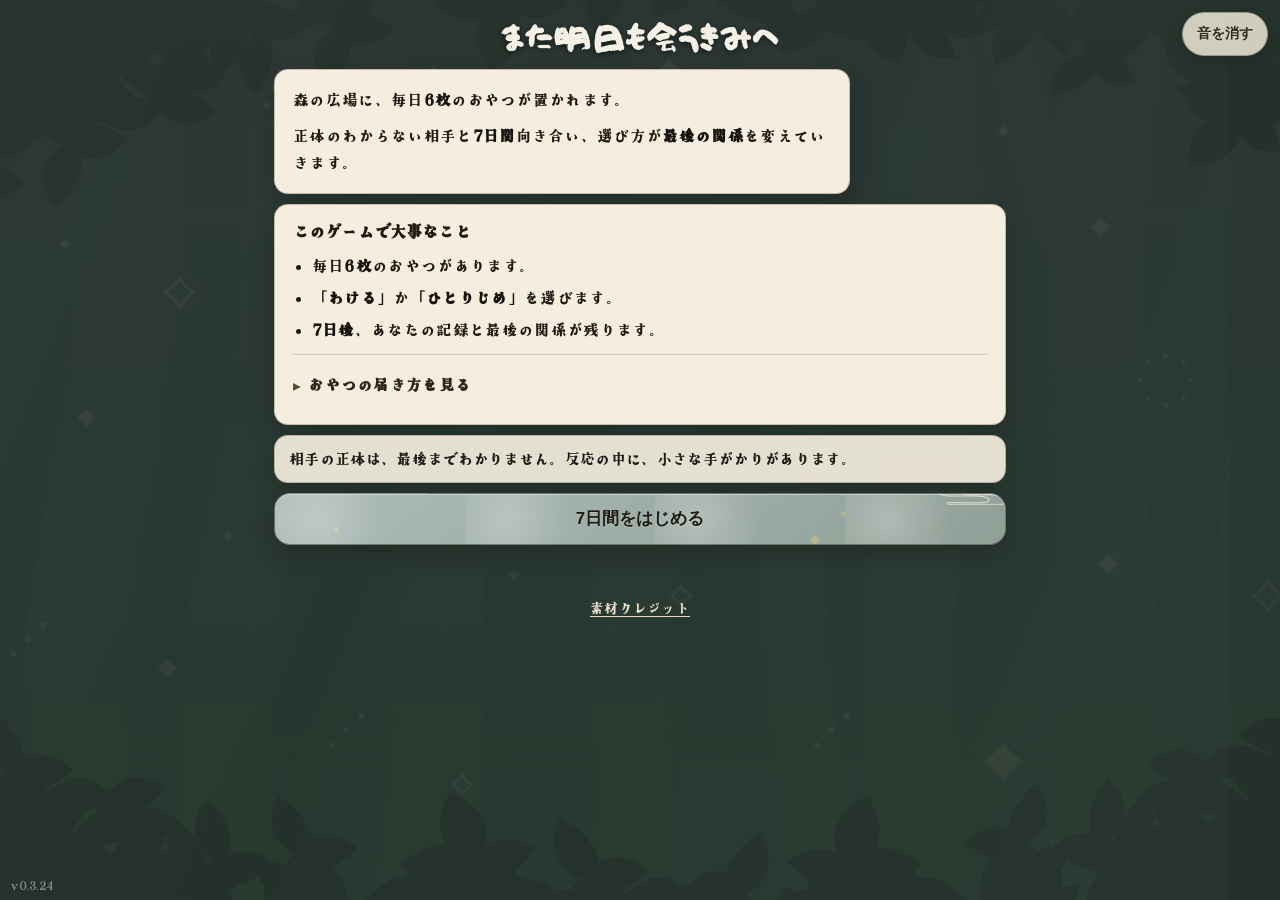
==== commit 287dcd8d: "Refactor 7-day theory analysis flow and add Nash explanation" ====
--- a/index.html
+++ b/index.html
@@ -14,7 +14,7 @@
   <meta name="twitter:title" content="また明日も会うきみへ" />
   <meta name="twitter:description" content="森の広場で、7日間だけ同じ相手と出会う小さな選択の物語。" />
   <meta name="twitter:image" content="https://ase1182.github.io/ahita-game/assets/bg-forest-dusk.webp" />
-  <link rel="stylesheet" href="style.css?v=0.3.23" />
+  <link rel="stylesheet" href="style.css?v=0.3.24" />
 </head>
 <body data-phase="day-1" class="has-image-assets">
   <audio id="bgm" src="assets/forest-bgm.mp3" loop preload="none"></audio>
@@ -216,10 +216,6 @@
         </details>
         <details>
           <summary>ゲーム理論で見ると？</summary>
-        <details>
-          <summary>今回の7日間で見ると？</summary>
-          <div id="run-theory-analysis"></div>
-        </details>
           <p>
             このゲームは、ゲーム理論でいう「囚人のジレンマ」に近い形をしています。
           </p>
@@ -267,6 +263,10 @@
             くり返しの中で生まれる信頼や距離、そして小さな誤解まで含めて、最後の結末に残るように作られています。
           </p>
         </details>
+        <details>
+          <summary>今回の7日間で見ると？</summary>
+          <div id="run-theory-analysis"></div>
+        </details>
       </details>
     </section>
   </main>
@@ -281,9 +281,9 @@
 
   <button id="sound-toggle" class="bgm-toggle" type="button">音を消す</button>
   <!-- Temporary build marker for cache/deploy debugging -->
-  <small id="build-version" class="build-version" aria-hidden="true">v0.3.23</small>
-
-  <script src="script.js?v=0.3.23"></script>
+  <small id="build-version" class="build-version" aria-hidden="true">v0.3.24</small>
+
+  <script src="script.js?v=0.3.24"></script>
   <p class="credits-entry-link-wrap"><a class="credits-entry-link" href="credits.html">素材クレジット</a></p>
 </body>
 </html>
--- a/style.css
+++ b/style.css
@@ -387,6 +387,7 @@
 #result-screen .run-pattern-card{margin:0;padding:8px 9px;border-radius:9px;border:1px solid rgba(90,77,59,.18);background:rgba(253,247,236,.76);display:flex;flex-direction:column;gap:4px}
 #result-screen .run-pattern-card span{font-size:.83rem;color:#4a3d2e}
 #result-screen .run-pattern-card strong{font-size:1rem;color:#2a2218}
+#result-screen .run-section-title{margin:10px 0 6px;font-size:.95rem;color:#30271d}
 #result-screen .run-flow{margin-top:10px}
 #result-screen .run-flow-bar{display:flex;width:100%;min-height:34px;border-radius:10px;overflow:hidden;background:rgba(225,215,194,.6);border:1px solid rgba(90,77,59,.2)}
 #result-screen .run-flow-segment{display:flex;align-items:center;justify-content:center;padding:0 6px;font-size:.78rem;font-weight:700;color:#1f1a14;white-space:nowrap}
@@ -396,6 +397,8 @@
 #result-screen .run-flow-legend{display:flex;gap:8px;flex-wrap:wrap;margin-top:6px;font-size:.82rem;color:#3b3025}
 #result-screen .run-flow-legend-item{padding:3px 7px;border-radius:999px;background:rgba(255,248,237,.75);border:1px solid rgba(90,77,59,.18)}
 #result-screen .run-theory-footnote{margin-top:6px;margin-bottom:0;font-size:.86rem;line-height:1.62;color:#4a3d2f}
+#result-screen .run-sub-note{font-size:.8rem;opacity:.88}
+#result-screen .run-equation-note{margin-top:4px}
 #result-screen .run-theory-comment{margin-top:10px;line-height:1.7}
 @keyframes resultDetailReveal{
   from{opacity:0;transform:translateY(4px)}
@@ -429,6 +432,10 @@
   #result-screen .theory .theory-payoff-table{font-size:.84rem;min-width:480px}
   #result-screen .run-flow-segment{font-size:.72rem;padding:0 4px}
   #result-screen .run-pattern-grid{grid-template-columns:1fr}
+  #result-screen .run-theory-summary{gap:5px;margin-top:8px}
+  #result-screen .run-theory-summary p{padding:5px 7px}
+  #result-screen .run-flow-legend{font-size:.78rem;gap:6px}
+  #result-screen .run-theory-footnote{font-size:.82rem;line-height:1.56}
   .bgm-toggle{right:max(10px, env(safe-area-inset-right));top:max(10px, env(safe-area-inset-top));min-height:44px;min-width:44px;padding:9px 12px;font-size:.9rem}
 }
 
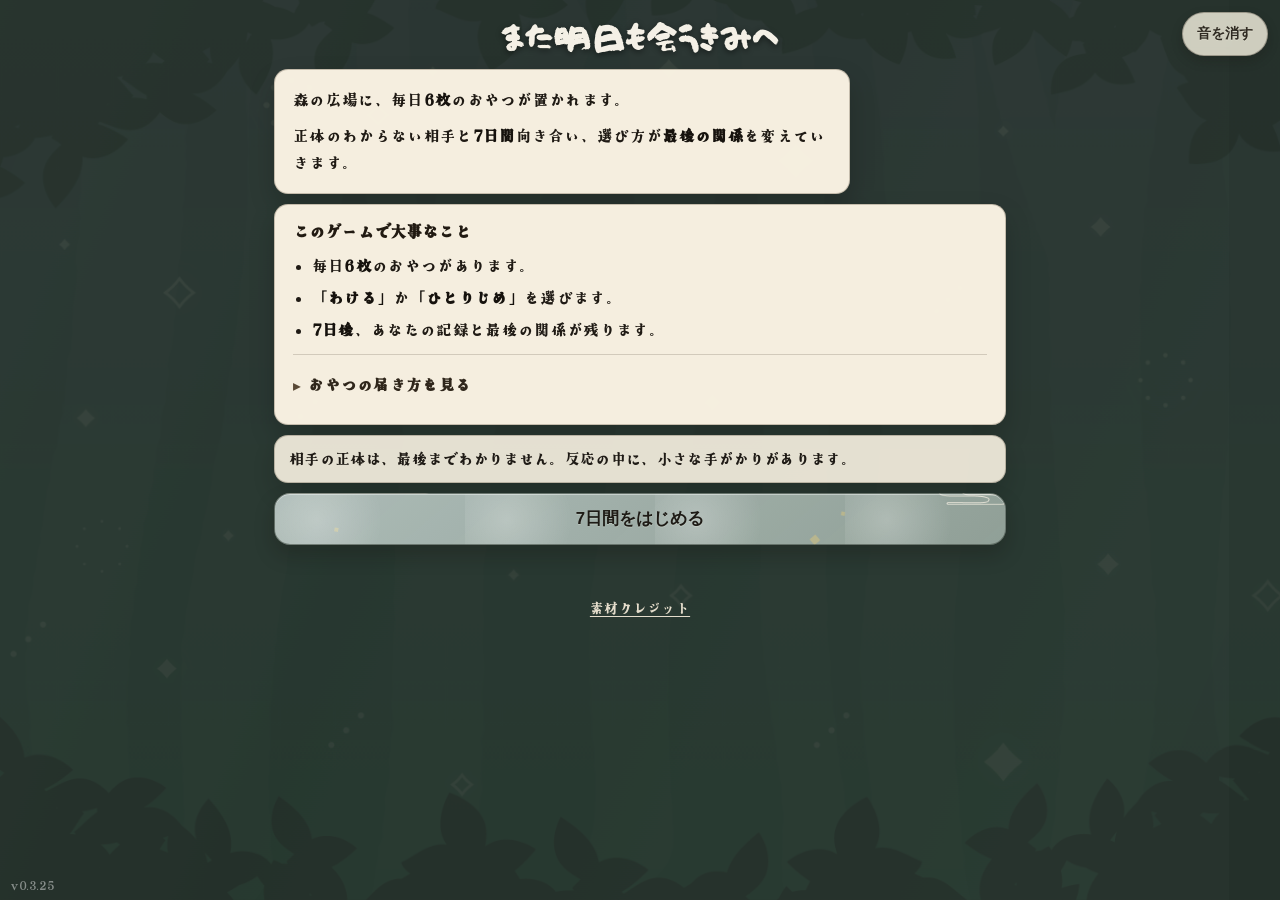
==== commit 3bb4adb1: "Refine opponent thoughts and simplify 7-day analysis UI" ====
--- a/index.html
+++ b/index.html
@@ -14,7 +14,7 @@
   <meta name="twitter:title" content="また明日も会うきみへ" />
   <meta name="twitter:description" content="森の広場で、7日間だけ同じ相手と出会う小さな選択の物語。" />
   <meta name="twitter:image" content="https://ase1182.github.io/ahita-game/assets/bg-forest-dusk.webp" />
-  <link rel="stylesheet" href="style.css?v=0.3.24" />
+  <link rel="stylesheet" href="style.css?v=0.3.25" />
 </head>
 <body data-phase="day-1" class="has-image-assets">
   <audio id="bgm" src="assets/forest-bgm.mp3" loop preload="none"></audio>
@@ -247,8 +247,7 @@
             </table>
           </div>
           <p>
-            相手が「わける」確率を p とすると、期待値（平均するとどれくらい届きそうか）は、わけるとき 1+2p、ひとりじめするとき 1+4p になります。
-            その日だけ、自分の枚数だけを見ると、ひとりじめが強く見えるのはこのためです。
+            1日だけを見ると、自分の枚数を増やしやすいのはひとりじめに見えます。
           </p>
           <p>
             ただし森全体で見ると、両方わける日は合計6枚、片方だけひとりじめでも合計6枚ですが、両方ひとりじめる日は合計2枚で4枚こぼれます。
@@ -281,9 +280,9 @@
 
   <button id="sound-toggle" class="bgm-toggle" type="button">音を消す</button>
   <!-- Temporary build marker for cache/deploy debugging -->
-  <small id="build-version" class="build-version" aria-hidden="true">v0.3.24</small>
-
-  <script src="script.js?v=0.3.24"></script>
+  <small id="build-version" class="build-version" aria-hidden="true">v0.3.25</small>
+
+  <script src="script.js?v=0.3.25"></script>
   <p class="credits-entry-link-wrap"><a class="credits-entry-link" href="credits.html">素材クレジット</a></p>
 </body>
 </html>
--- a/style.css
+++ b/style.css
@@ -380,9 +380,9 @@
 #result-screen .opponent-thought-text{flex:1 1 auto;font-size:.92rem;line-height:1.7;color:#332b21}
 
 #result-screen .run-theory-table th:first-child{white-space:nowrap}
-#result-screen .run-theory-summary{display:grid;grid-template-columns:repeat(auto-fit,minmax(170px,1fr));gap:6px;margin-top:10px}
+#result-screen .run-theory-summary{display:grid;grid-template-columns:repeat(auto-fit,minmax(150px,1fr));gap:6px;margin-top:8px}
 #result-screen .run-theory-summary p{margin:0;padding:6px 8px;border-radius:8px;background:rgba(255,248,236,.7);font-size:.9rem;line-height:1.5}
-#result-screen .run-theory-intro{margin-top:8px;margin-bottom:10px;font-size:.94rem;line-height:1.68;color:#352d22}
+#result-screen .run-theory-intro{margin-top:6px;margin-bottom:8px;font-size:.93rem;line-height:1.62;color:#352d22}
 #result-screen .run-pattern-grid{display:grid;grid-template-columns:repeat(auto-fit,minmax(130px,1fr));gap:7px;margin-top:10px}
 #result-screen .run-pattern-card{margin:0;padding:8px 9px;border-radius:9px;border:1px solid rgba(90,77,59,.18);background:rgba(253,247,236,.76);display:flex;flex-direction:column;gap:4px}
 #result-screen .run-pattern-card span{font-size:.83rem;color:#4a3d2e}
@@ -396,9 +396,7 @@
 #result-screen .run-flow-segment.lost{background:rgba(168,145,121,.45)}
 #result-screen .run-flow-legend{display:flex;gap:8px;flex-wrap:wrap;margin-top:6px;font-size:.82rem;color:#3b3025}
 #result-screen .run-flow-legend-item{padding:3px 7px;border-radius:999px;background:rgba(255,248,237,.75);border:1px solid rgba(90,77,59,.18)}
-#result-screen .run-theory-footnote{margin-top:6px;margin-bottom:0;font-size:.86rem;line-height:1.62;color:#4a3d2f}
-#result-screen .run-sub-note{font-size:.8rem;opacity:.88}
-#result-screen .run-equation-note{margin-top:4px}
+#result-screen .run-theory-footnote{margin-top:4px;margin-bottom:0;font-size:.84rem;line-height:1.56;color:#4a3d2f}
 #result-screen .run-theory-comment{margin-top:10px;line-height:1.7}
 @keyframes resultDetailReveal{
   from{opacity:0;transform:translateY(4px)}
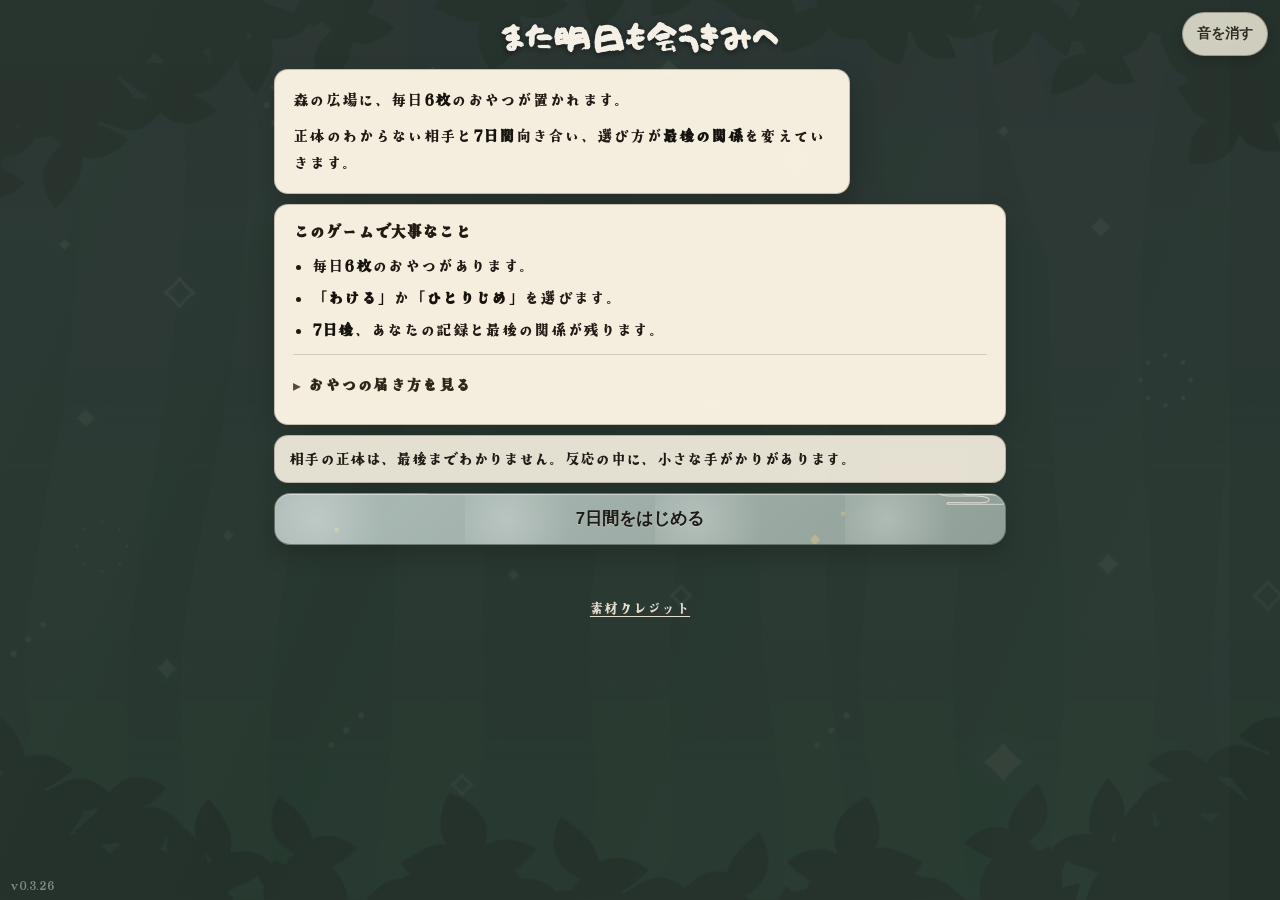
==== commit 61a90314: "相手視点文を動物別に固有化し生成優先度を調整" ====
--- a/index.html
+++ b/index.html
@@ -14,7 +14,7 @@
   <meta name="twitter:title" content="また明日も会うきみへ" />
   <meta name="twitter:description" content="森の広場で、7日間だけ同じ相手と出会う小さな選択の物語。" />
   <meta name="twitter:image" content="https://ase1182.github.io/ahita-game/assets/bg-forest-dusk.webp" />
-  <link rel="stylesheet" href="style.css?v=0.3.25" />
+  <link rel="stylesheet" href="style.css?v=0.3.26" />
 </head>
 <body data-phase="day-1" class="has-image-assets">
   <audio id="bgm" src="assets/forest-bgm.mp3" loop preload="none"></audio>
@@ -280,9 +280,9 @@
 
   <button id="sound-toggle" class="bgm-toggle" type="button">音を消す</button>
   <!-- Temporary build marker for cache/deploy debugging -->
-  <small id="build-version" class="build-version" aria-hidden="true">v0.3.25</small>
-
-  <script src="script.js?v=0.3.25"></script>
+  <small id="build-version" class="build-version" aria-hidden="true">v0.3.26</small>
+
+  <script src="script.js?v=0.3.26"></script>
   <p class="credits-entry-link-wrap"><a class="credits-entry-link" href="credits.html">素材クレジット</a></p>
 </body>
 </html>
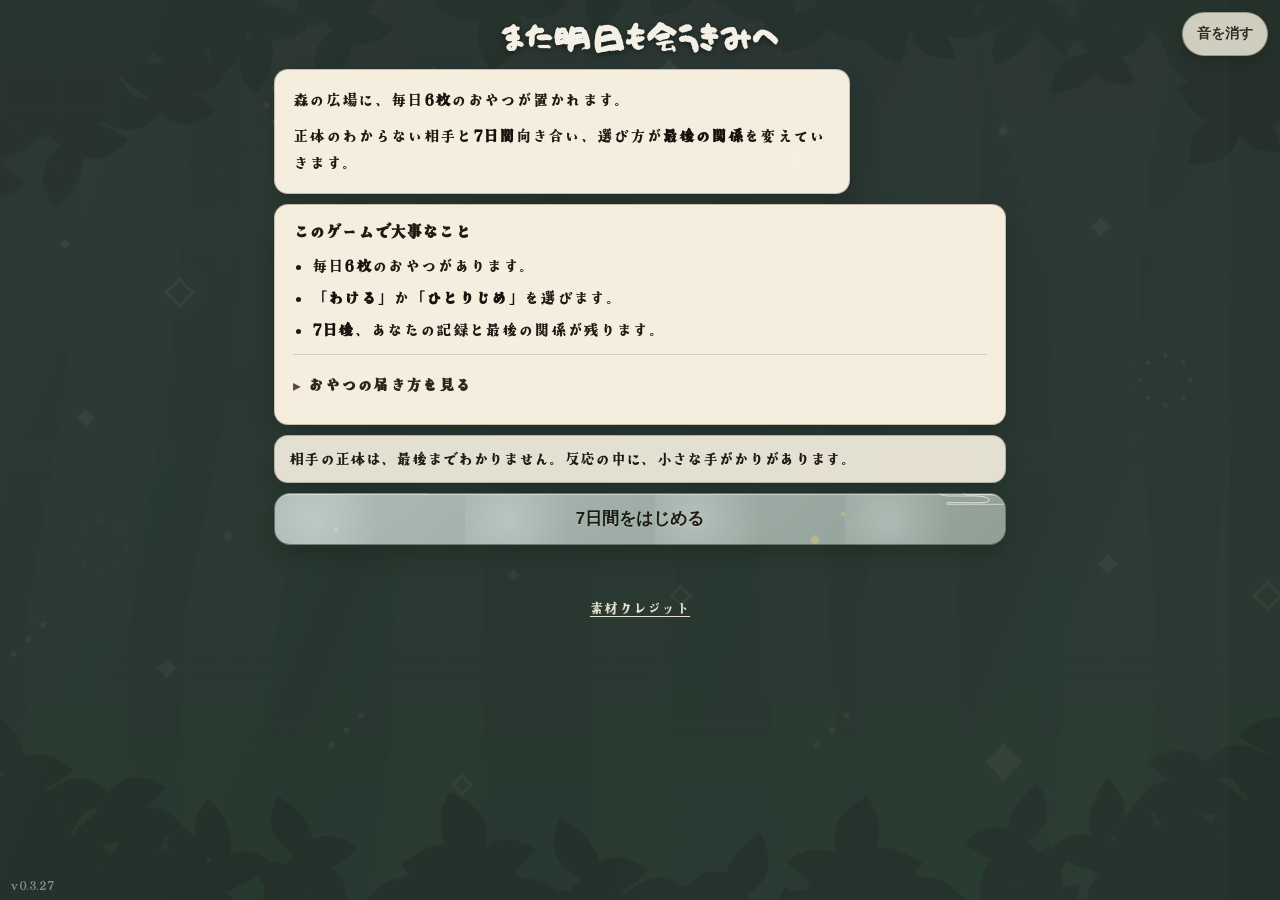
==== commit ae669cf0: "関係の結末に相手別余韻を追加し分岐を整理" ====
--- a/index.html
+++ b/index.html
@@ -14,7 +14,7 @@
   <meta name="twitter:title" content="また明日も会うきみへ" />
   <meta name="twitter:description" content="森の広場で、7日間だけ同じ相手と出会う小さな選択の物語。" />
   <meta name="twitter:image" content="https://ase1182.github.io/ahita-game/assets/bg-forest-dusk.webp" />
-  <link rel="stylesheet" href="style.css?v=0.3.26" />
+  <link rel="stylesheet" href="style.css?v=0.3.27" />
 </head>
 <body data-phase="day-1" class="has-image-assets">
   <audio id="bgm" src="assets/forest-bgm.mp3" loop preload="none"></audio>
@@ -280,9 +280,9 @@
 
   <button id="sound-toggle" class="bgm-toggle" type="button">音を消す</button>
   <!-- Temporary build marker for cache/deploy debugging -->
-  <small id="build-version" class="build-version" aria-hidden="true">v0.3.26</small>
-
-  <script src="script.js?v=0.3.26"></script>
+  <small id="build-version" class="build-version" aria-hidden="true">v0.3.27</small>
+
+  <script src="script.js?v=0.3.27"></script>
   <p class="credits-entry-link-wrap"><a class="credits-entry-link" href="credits.html">素材クレジット</a></p>
 </body>
 </html>
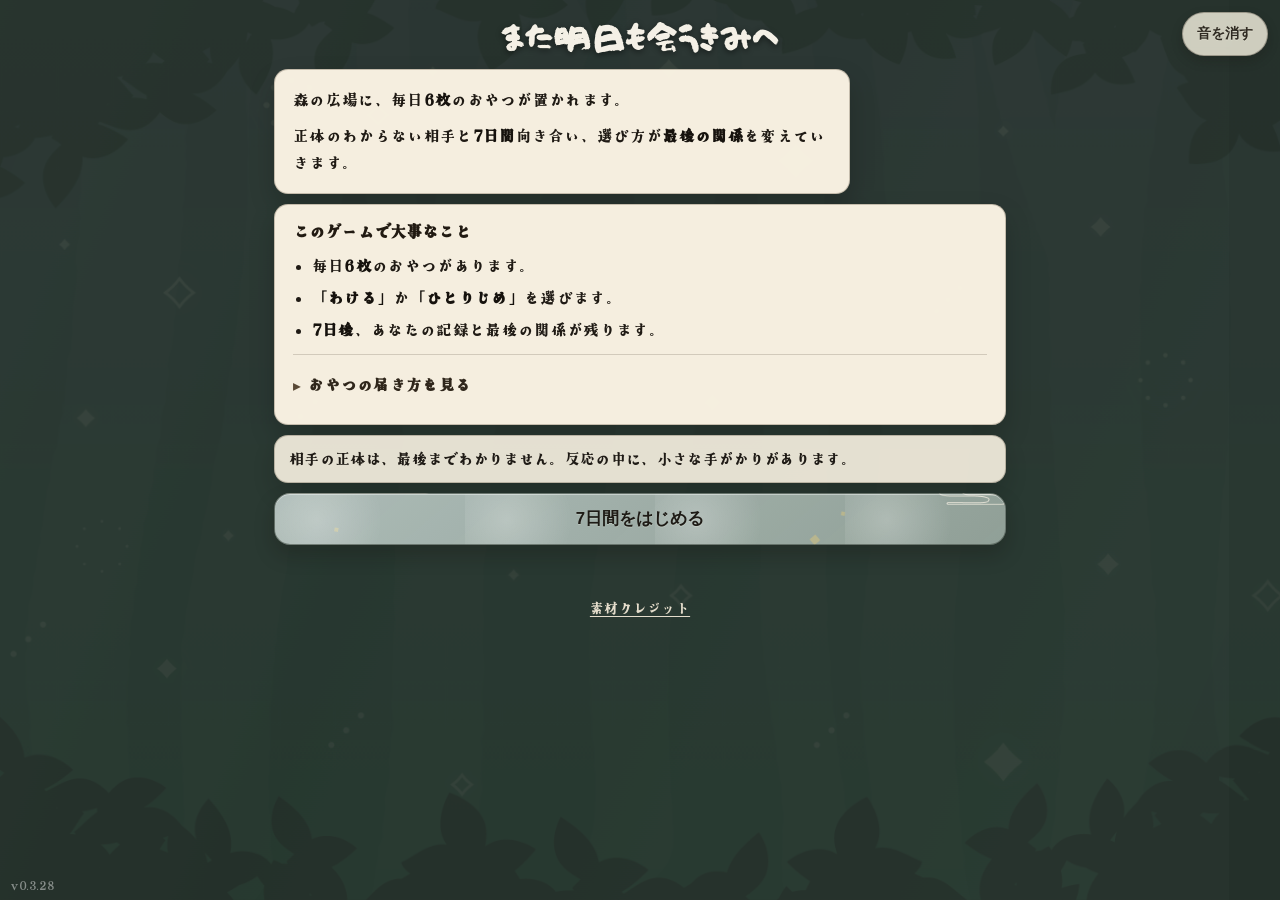
==== commit 8c6486a6: "chore: align app version to v0.3.28" ====
--- a/index.html
+++ b/index.html
@@ -14,7 +14,7 @@
   <meta name="twitter:title" content="また明日も会うきみへ" />
   <meta name="twitter:description" content="森の広場で、7日間だけ同じ相手と出会う小さな選択の物語。" />
   <meta name="twitter:image" content="https://ase1182.github.io/ahita-game/assets/bg-forest-dusk.webp" />
-  <link rel="stylesheet" href="style.css?v=0.3.27" />
+  <link rel="stylesheet" href="style.css?v=0.3.28" />
 </head>
 <body data-phase="day-1" class="has-image-assets">
   <audio id="bgm" src="assets/forest-bgm.mp3" loop preload="none"></audio>
@@ -280,9 +280,9 @@
 
   <button id="sound-toggle" class="bgm-toggle" type="button">音を消す</button>
   <!-- Temporary build marker for cache/deploy debugging -->
-  <small id="build-version" class="build-version" aria-hidden="true">v0.3.27</small>
-
-  <script src="script.js?v=0.3.27"></script>
+  <small id="build-version" class="build-version" aria-hidden="true">v0.3.28</small>
+
+  <script src="script.js?v=0.3.28"></script>
   <p class="credits-entry-link-wrap"><a class="credits-entry-link" href="credits.html">素材クレジット</a></p>
 </body>
 </html>
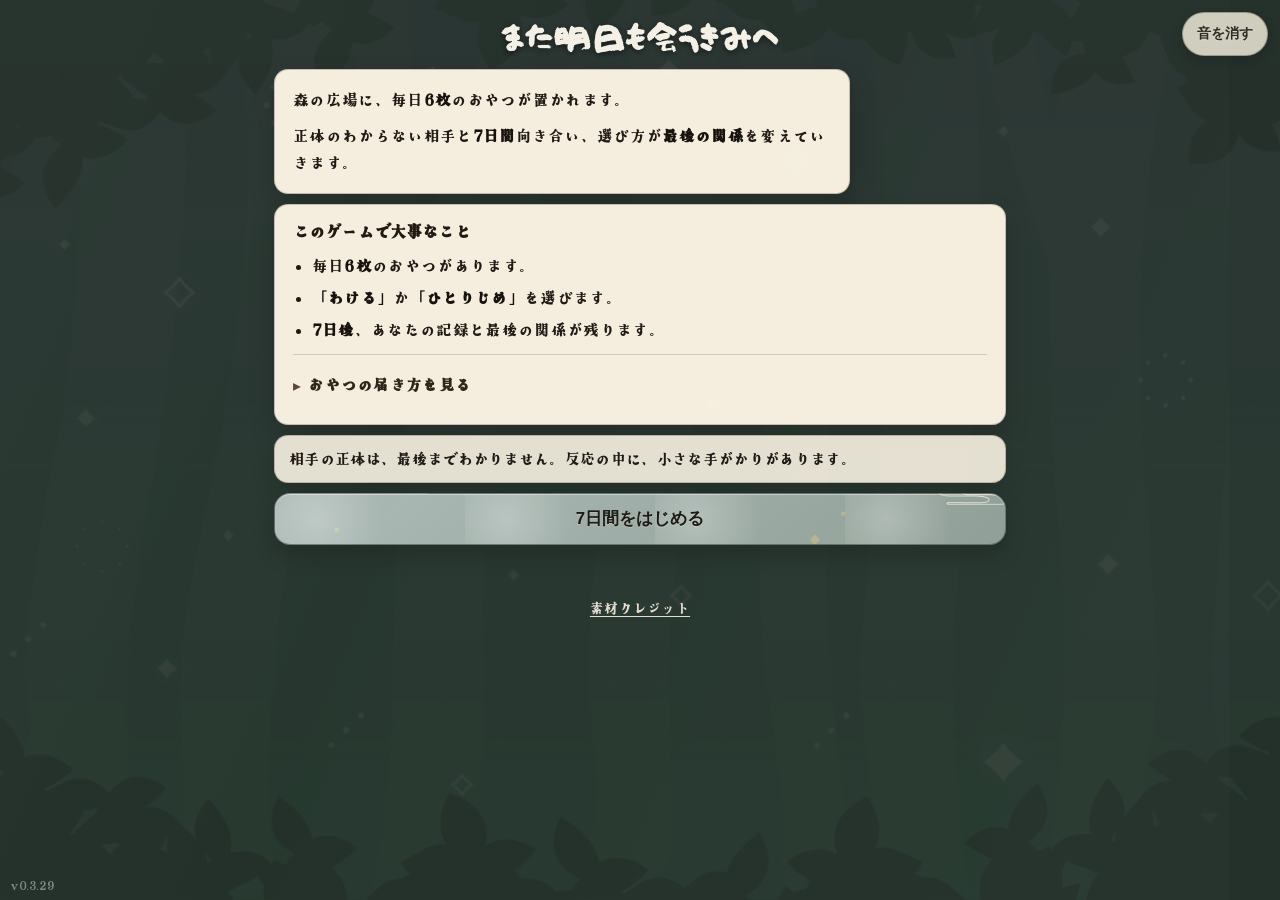
==== commit 48c5b0e0: "chore: unify production URLs to new Netlify domain v0.3.29" ====
--- a/index.html
+++ b/index.html
@@ -7,14 +7,16 @@
   <meta name="description" content="森の広場で、7日間だけ同じ相手と出会う小さな選択の物語。" />
   <meta property="og:title" content="また明日も会うきみへ" />
   <meta property="og:description" content="森の広場で、7日間だけ同じ相手と出会う小さな選択の物語。" />
-  <meta property="og:url" content="https://ase1182.github.io/ahita-game/" />
+  <meta property="og:url" content="https://mata-ashita.netlify.app/" />
   <meta property="og:type" content="website" />
-  <meta property="og:image" content="https://ase1182.github.io/ahita-game/assets/bg-forest-dusk.webp" />
+  <meta property="og:image" content="https://mata-ashita.netlify.app/assets/bg-forest-dusk.webp" />
   <meta name="twitter:card" content="summary_large_image" />
   <meta name="twitter:title" content="また明日も会うきみへ" />
   <meta name="twitter:description" content="森の広場で、7日間だけ同じ相手と出会う小さな選択の物語。" />
-  <meta name="twitter:image" content="https://ase1182.github.io/ahita-game/assets/bg-forest-dusk.webp" />
-  <link rel="stylesheet" href="style.css?v=0.3.28" />
+  <meta name="twitter:image" content="https://mata-ashita.netlify.app/assets/bg-forest-dusk.webp" />
+  <meta name="twitter:url" content="https://mata-ashita.netlify.app/" />
+  <link rel="canonical" href="https://mata-ashita.netlify.app/" />
+  <link rel="stylesheet" href="style.css?v=0.3.29" />
 </head>
 <body data-phase="day-1" class="has-image-assets">
   <audio id="bgm" src="assets/forest-bgm.mp3" loop preload="none"></audio>
@@ -280,9 +282,9 @@
 
   <button id="sound-toggle" class="bgm-toggle" type="button">音を消す</button>
   <!-- Temporary build marker for cache/deploy debugging -->
-  <small id="build-version" class="build-version" aria-hidden="true">v0.3.28</small>
-
-  <script src="script.js?v=0.3.28"></script>
+  <small id="build-version" class="build-version" aria-hidden="true">v0.3.29</small>
+
+  <script src="script.js?v=0.3.29"></script>
   <p class="credits-entry-link-wrap"><a class="credits-entry-link" href="credits.html">素材クレジット</a></p>
 </body>
 </html>
